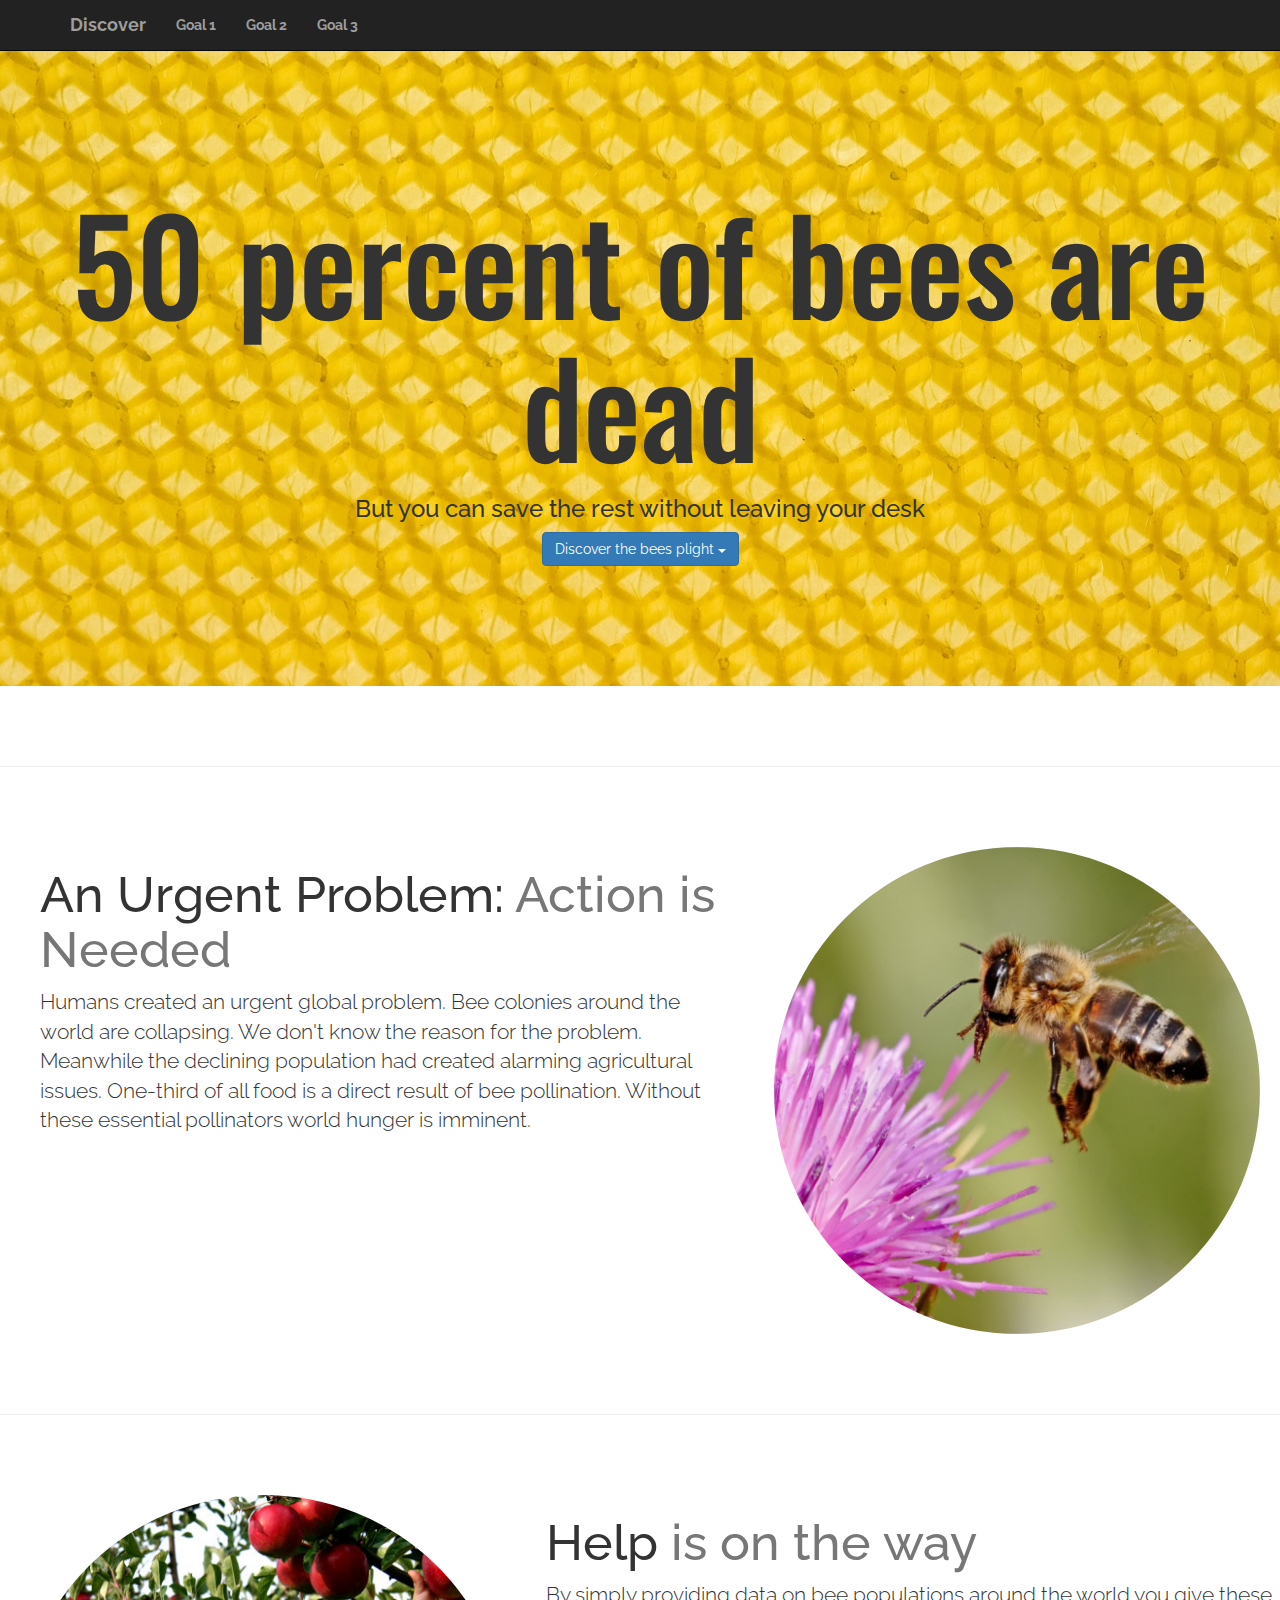
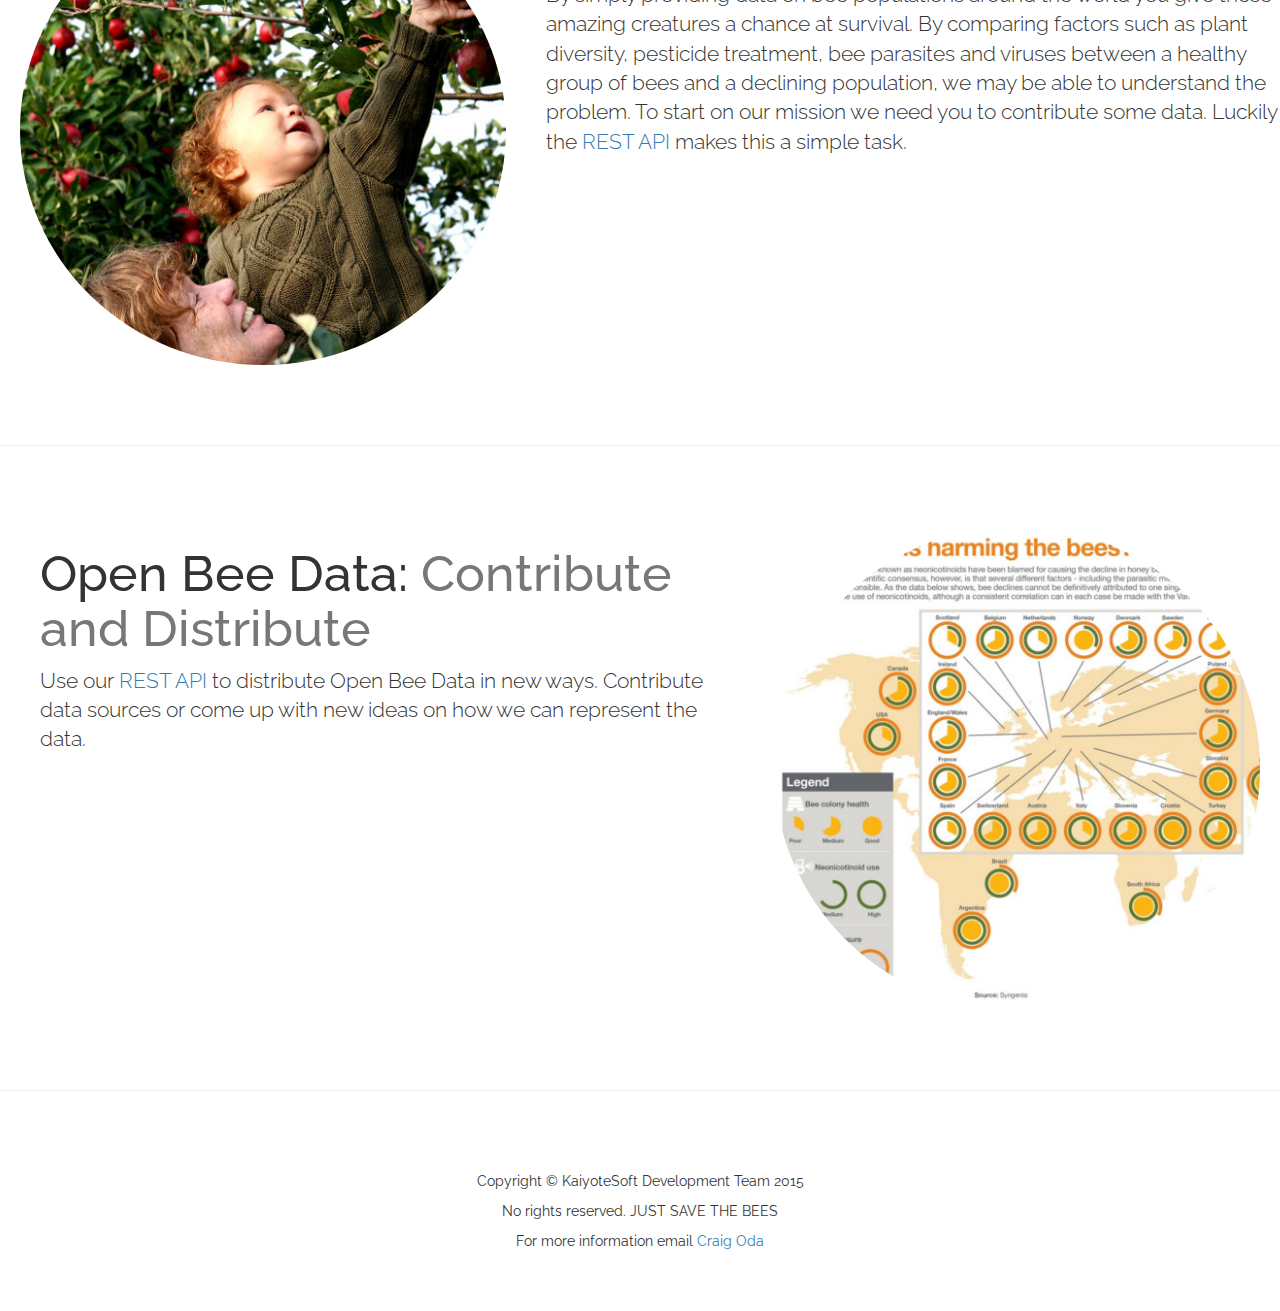
==== index.html @ adfeebb4 "Minor bug fixes" ====
<!DOCTYPE html>
<html lang="en">

<head>

    <meta charset="utf-8">
    <meta http-equiv="X-UA-Compatible" content="IE=edge">
    <meta name="viewport" content="width=device-width, initial-scale=1">
    <meta name="description" content="">
    <meta name="author" content="">

    <title>Save the Bees</title>

    <!-- Bootstrap Core CSS -->
    <!-- <link href="css/bootstrap.min.css" rel="stylesheet" -->
    <!-- <link rel="stylesheet" href="style.css"></link> -->
    
    <!-- Custom CSS -->

    <script src="https://ajax.googleapis.com/ajax/libs/jquery/1.11.3/jquery.min.js"></script>
    <script src="us_beedata.js"></script>
    <script src="parser.js"></script>

    <link href='http://fonts.googleapis.com/css?family=Oswald' rel='stylesheet' type='text/css'>
    <link href='http://fonts.googleapis.com/css?family=Raleway' rel='stylesheet' type='text/css'>
    <link rel="stylesheet" href="https://maxcdn.bootstrapcdn.com/bootstrap/3.3.5/css/bootstrap.min.css">

    <link href="css/one-page-wonder.css" rel="stylesheet">
    <link rel="stylesheet" href="style.css"></link>

    

    <!-- HTML5 Shim and Respond.js IE8 support of HTML5 elements and media queries -->
    <!-- WARNING: Respond.js doesn't work if you view the page via file:// -->
    <!--[if lt IE 9]>
        <script src="https://oss.maxcdn.com/libs/html5shiv/3.7.0/html5shiv.js"></script>
        <script src="https://oss.maxcdn.com/libs/respond.js/1.4.2/respond.min.js"></script>
    <![endif]-->

</head>

<body>
                                            
  
    <!-- Navigation -->
    <nav class="navbar navbar-inverse navbar-fixed-top" role="navigation">
        <div class="container">
            <!-- Brand and toggle get grouped for better mobile display -->
            <div class="navbar-header">
                <button type="button" class="navbar-toggle" data-toggle="collapse" data-target="#bs-example-navbar-collapse-1">
                    <span class="sr-only">Toggle navigation</span>
                    <span class="icon-bar"></span>
                    <span class="icon-bar"></span>
                    <span class="icon-bar"></span>
                </button>
                <a class="navbar-brand navText" href="#">Discover</a>
            </div>
            <!-- Collect the nav links, forms, and other content for toggling -->
            <div class="collapse navbar-collapse" id="bs-example-navbar-collapse-1">
                <ul class="nav navbar-nav">
                    <li>
                        <a href="#about" class="navText">Goal 1</a>
                    </li>
                    <li>
                        <a href="#services" class="navText">Goal 2</a>
                    </li>
                    <li>
                        <a href="#contact" class="navText">Goal 3</a>
                    </li>
                </ul>
            </div>
            <!-- /.navbar-collapse -->
        </div>
        <!-- /.container -->
    </nav>

    <!-- Full Width Image Header -->
    <header class="header-image">
        <div class="headline">
            <div class="container backHeadline">
                <h1 id="title">50 percent of bees are dead</h1>
                <h3>But you can save the rest without leaving your desk</h3>
            </div>

<!--     // this is where the dropdown menu is handled -->
        <div class="btn-group">
              <button class="btn btn-primary dropdown-toggle btn-large" type="button" data-toggle="dropdown">Discover the bees plight
              <span class="caret"></span></button>
              <ul class="dropdown-menu">
                <li class="dropdown-header">Information by state</li>
                <li><a onclick="processData('Alabama')">Alabama</a></li>
                <li><a onclick="processData('Alaska')">Alaska</a></li>
                <li><a onclick="processData('Arizona')">Arizona</a></li>
                <li><a onclick="processData('Arkansas')">Arkansas</a></li>
                <li><a onclick="processData('California')">California</a></li>
                <li><a onclick="processData('Colorodo')">Colorodo</a></li>
                <li><a onclick="processData('Connecticut')">Connecticut</a></li>
                <li><a onclick="processData('Delaware')">Delaware</a></li>
                <li><a onclick="processData('District of Columbia')">District of Columbia</a></li>
                <li><a onclick="processData('Florida')">Florida</a></li>
                <li><a onclick="processData('Georgia')">Georgia</a></li>
                <li><a onclick="processData('Hawaii')">Hawaii</a></li>
                <li><a onclick="processData('Idaho')">Idaho</a></li>
                <li><a onclick="processData('Illinois')">Illinois</a></li>
                <li><a onclick="processData('Indiana')">Indiana</a></li>
                <li><a onclick="processData('Iowa')">Iowa</a></li>
                <li><a onclick="processData('Kansas')">Kansas</a></li>
                <li><a onclick="processData('Kentucky')">Kentucky</a></li>
                <li><a onclick="processData('Louisiana')">Louisiana</a></li>
                <li><a onclick="processData('Maine')">Maine</a></li>
                <li><a onclick="processData('Maryland')">Maryland</a></li>
                <li><a onclick="processData('Massachusetts')">Massachusetts</a></li>
                <li><a onclick="processData('Michigan')">Michigan</a></li>
                <li><a onclick="processData('Minnesota')">Minnesota</a></li>
                <li><a onclick="processData('Mississippi')">Mississippi</a></li>
            </ul>
            </div>
        </div>
    </header>            

    <p id="beeTable"><p>

    <!-- Page Content -->
 
        <hr class="featurette-divider">

 

        <!-- First Featurette -->
        <div class="featurette" id="about">
            <img class="featurette-image img-circle img-responsive pull-right imageSpacingRight" src="img/Honey-Bee2.jpg">
            <span class="headerSpacing">
            <h2 class="featurette-heading headerSpacingLeft">An Urgent Problem: 
                <span class="text-muted">Action is Needed</span>
            </h2>

            <p class="lead headerSpacingLeft">Humans created an urgent global problem. Bee colonies around the world are collapsing. We don't know the reason for the problem. Meanwhile the declining population had created alarming agricultural issues. One-third of all food is a direct result of bee pollination. Without these essential pollinators world hunger is imminent.</p>
        </div>

        <hr class="featurette-divider">

        <!-- Second Featurette -->
        <div class="featurette" id="services">
            <img class="featurette-image img-circle img-responsive pull-left imageSpacingLeft" src="img/fruit.jpg">
            <span class="headerSpacing">
            <h2 class="featurette-heading">Help
            </span>
                <span class="text-muted">is on the way</span>
            </h2>
            <p class="lead">By simply providing data on bee populations around the world you give these amazing creatures a chance at survival. By comparing factors such as plant diversity, pesticide treatment, bee parasites and viruses between a healthy group of bees and a declining population, we may be able to understand the problem. To start on our mission we need you to contribute some data. Luckily the <a href="http://restlet.com/technical-resources/apispark/tutorials/create-web-api">REST API</a> makes this a simple task.</p>
        </div>

        <hr class="featurette-divider">

        <!-- Third Featurette -->
        <div class="featurette" id="contact">
            <img class="featurette-image img-circle img-responsive pull-right imageSpacingRight" src="img/restlet.jpg">
            <h2 class="featurette-heading headerSpacingLeft">Open Bee Data: 
                <span class="text-muted">Contribute and Distribute</span>
            </h2>
            <p class="lead headerSpacingLeft">Use our <a href="http://restlet.com/products/apispark/">REST API</a> to distribute Open Bee Data in new ways. Contribute data sources or come up with new ideas on how we can represent the data.</p>
        </div>

        <hr class="featurette-divider"  class="footer">

        <!-- Footer -->
        <footer>
            <div class="row" id="footer">
                <div class="col-lg-12">
                    <p>Copyright &copy; KaiyoteSoft Development Team 2015</p>
                    <p>No rights reserved. JUST SAVE THE BEES</p>
                    <p>For more information email <a href="https://www.linkedin.com/in/craigoda">Craig Oda</a>
                </div>
            </div>
        </footer>

    </div>
    <!-- /.container -->

    <!-- jQuery -->
    <script src="js/jquery.js"></script>

    <!-- Bootstrap Core JavaScript -->
    <script src="js/bootstrap.min.js"></script>

</body>

</html>
---- style.css ----
body {
	font-family: 'Raleway', sans-serif;
}

.navText {
	font-weight: bold;
}

#title {
	font-family: 'Oswald', sans-serif;
}

table, td, th {
	border: 2px solid black;
	padding: 20px;
	margin-bottom: 50px;

}

th {
	color: black;
	font-size: 150%;
	background-color: yellow;
}

img {
	height: 300px;
	width: 300px;
}

#beeTable {
	margin-left: auto;
	margin-right: auto;
	width: 800px;
}

.headerSpacingLeft {
	margin-left: 40px;
}

.imageSpacingRight {
	margin-right: 20px;
}

.imageSpacingLeft {
	margin-left: 20px;
}

img {
	width: 38%;
}

#footer {
	text-align: center;
}
---- css/one-page-wonder.css ----
/*!
 * Start Bootstrap - One Page Wonder HTML Template (http://startbootstrap.com)
 * Code licensed under the Apache License v2.0.
 * For details, see http://www.apache.org/licenses/LICENSE-2.0.
 */

body {
    margin-top: 50px; /* Required padding for .navbar-fixed-top. Remove if using .navbar-static-top. Change if height of navigation changes. */
}

.header-image {
    display: block;
    width: 100%;
    text-align: center;
    background: url('../img/honeycomb.jpg') no-repeat center center scroll;
    height: 100%;
    -webkit-background-size: cover;
    -moz-background-size: cover;
    background-size: cover;
    -o-background-size: cover;
}

.headline {
    padding: 120px 0;
}

.headline h1 {
    font-size: 130px;
    /*background: #fff;
    background: rgba(255,255,255,0.9);*/
}

.headline h2 {
    border-radius: 25px;
   /* opacity: 0.8;
    filter: alpha(opacity=40);*/
    font-size: 77px;
    /*background: #fff;
    background: rgba(255,255,255,0.9);*/
}

.featurette-divider {
    margin: 80px 0;
}

.featurette {
    overflow: hidden;
}

.featurette-image.pull-left {
    margin-right: 40px;
}

.featurette-image.pull-right {
    margin-left: 40px;
}

.featurette-heading {
    font-size: 50px;
}

footer {
    margin: 50px 0;
}

@media(max-width:1200px) {
    .headline h1 {
        font-size: 140px;
    }

    .headline h2 {
        font-size: 63px;
    }

    .featurette-divider {
        margin: 50px 0;
    }

    .featurette-image.pull-left {
        margin-right: 20px;
    }

    .featurette-image.pull-right {
        margin-left: 20px;
    }

    .featurette-heading {
        font-size: 35px;
    }
}

@media(max-width:991px) {
    .headline h1 {
        font-size: 105px;
    }

    .headline h2 {
        font-size: 50px;
    }

    .featurette-divider {
        margin: 40px 0;
    }

    .featurette-image {
    }

    .featurette-image.pull-left {
        margin-right: 10px;
    }

    .featurette-image.pull-right {
        margin-left: 10px;
    }

    .featurette-heading {
        font-size: 30px;
    }
}

@media(max-width:768px) {
    .container {
        margin: 0 15px;
    }

    .featurette-divider {
        margin: 40px 0;
    }

    .featurette-heading {
        font-size: 25px;
    }
}

@media(max-width:668px) {
    .headline h1 {
        font-size: 70px;
    }

    .headline h2 {
        font-size: 32px;
    }

    .featurette-divider {
        margin: 30px 0;
    }
}

@media(max-width:640px) {
    .headline {
        padding: 75px 0 25px 0;
    }

    .headline h1 {
        font-size: 60px;
    }

    .headline h2 {
        font-size: 30px;
    }
}

@media(max-width:375px) {
    .featurette-divider {
        margin: 10px 0;
    }

    .featurette-image {
        max-width: 100%;
    }

    .featurette-image.pull-left {
        margin-right: 0;
        margin-bottom: 10px;
    }

    .featurette-image.pull-right {
        margin-bottom: 10px;
        margin-left: 0;
    }
}
---- style.css ----
body {
	font-family: 'Raleway', sans-serif;
}

.navText {
	font-weight: bold;
}

#title {
	font-family: 'Oswald', sans-serif;
}

table, td, th {
	border: 2px solid black;
	padding: 20px;
	margin-bottom: 50px;

}

th {
	color: black;
	font-size: 150%;
	background-color: yellow;
}

img {
	height: 300px;
	width: 300px;
}

#beeTable {
	margin-left: auto;
	margin-right: auto;
	width: 800px;
}

.headerSpacingLeft {
	margin-left: 40px;
}

.imageSpacingRight {
	margin-right: 20px;
}

.imageSpacingLeft {
	margin-left: 20px;
}

img {
	width: 38%;
}

#footer {
	text-align: center;
}
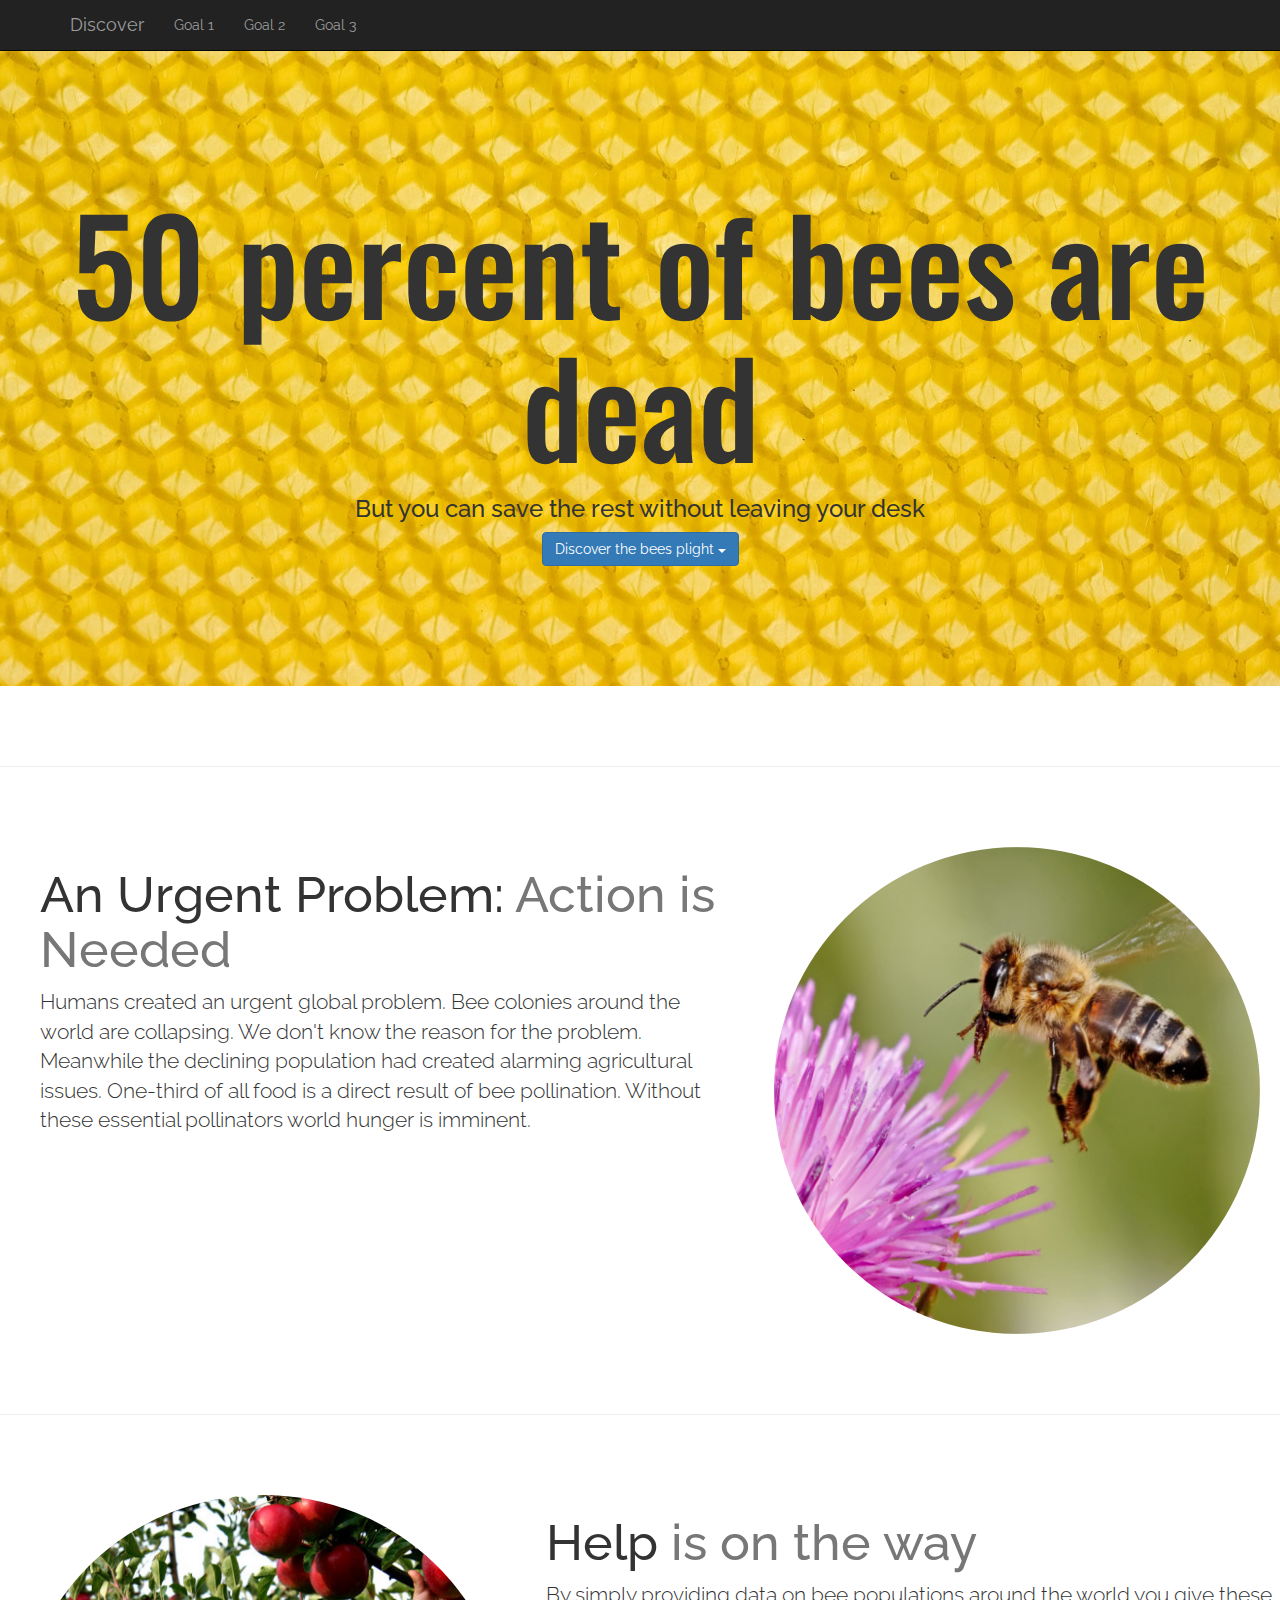
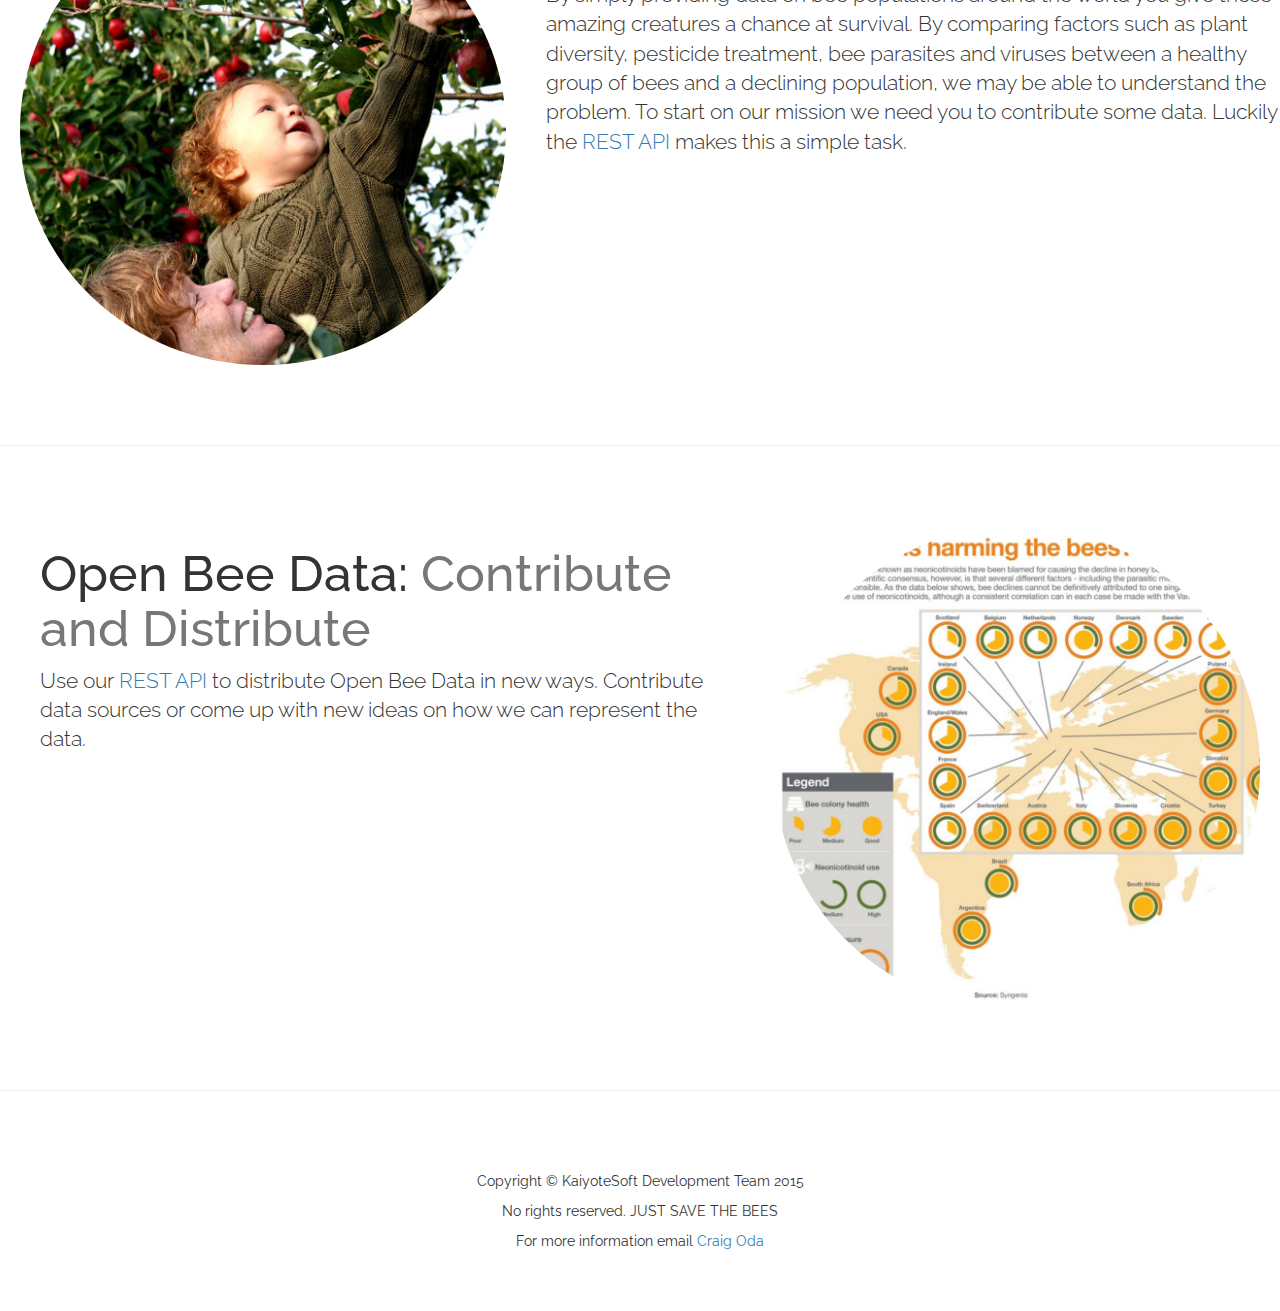
==== commit ff346aba: "bug fixes" ====
--- a/index.html
+++ b/index.html
@@ -53,19 +53,19 @@
                     <span class="icon-bar"></span>
                     <span class="icon-bar"></span>
                 </button>
-                <a class="navbar-brand navText" href="#">Discover</a>
+                <a class="navbar-brand" href="#">Discover</a>
             </div>
             <!-- Collect the nav links, forms, and other content for toggling -->
             <div class="collapse navbar-collapse" id="bs-example-navbar-collapse-1">
                 <ul class="nav navbar-nav">
                     <li>
-                        <a href="#about" class="navText">Goal 1</a>
+                        <a href="#about">Goal 1</a>
                     </li>
                     <li>
-                        <a href="#services" class="navText">Goal 2</a>
+                        <a href="#services">Goal 2</a>
                     </li>
                     <li>
-                        <a href="#contact" class="navText">Goal 3</a>
+                        <a href="#contact">Goal 3</a>
                     </li>
                 </ul>
             </div>
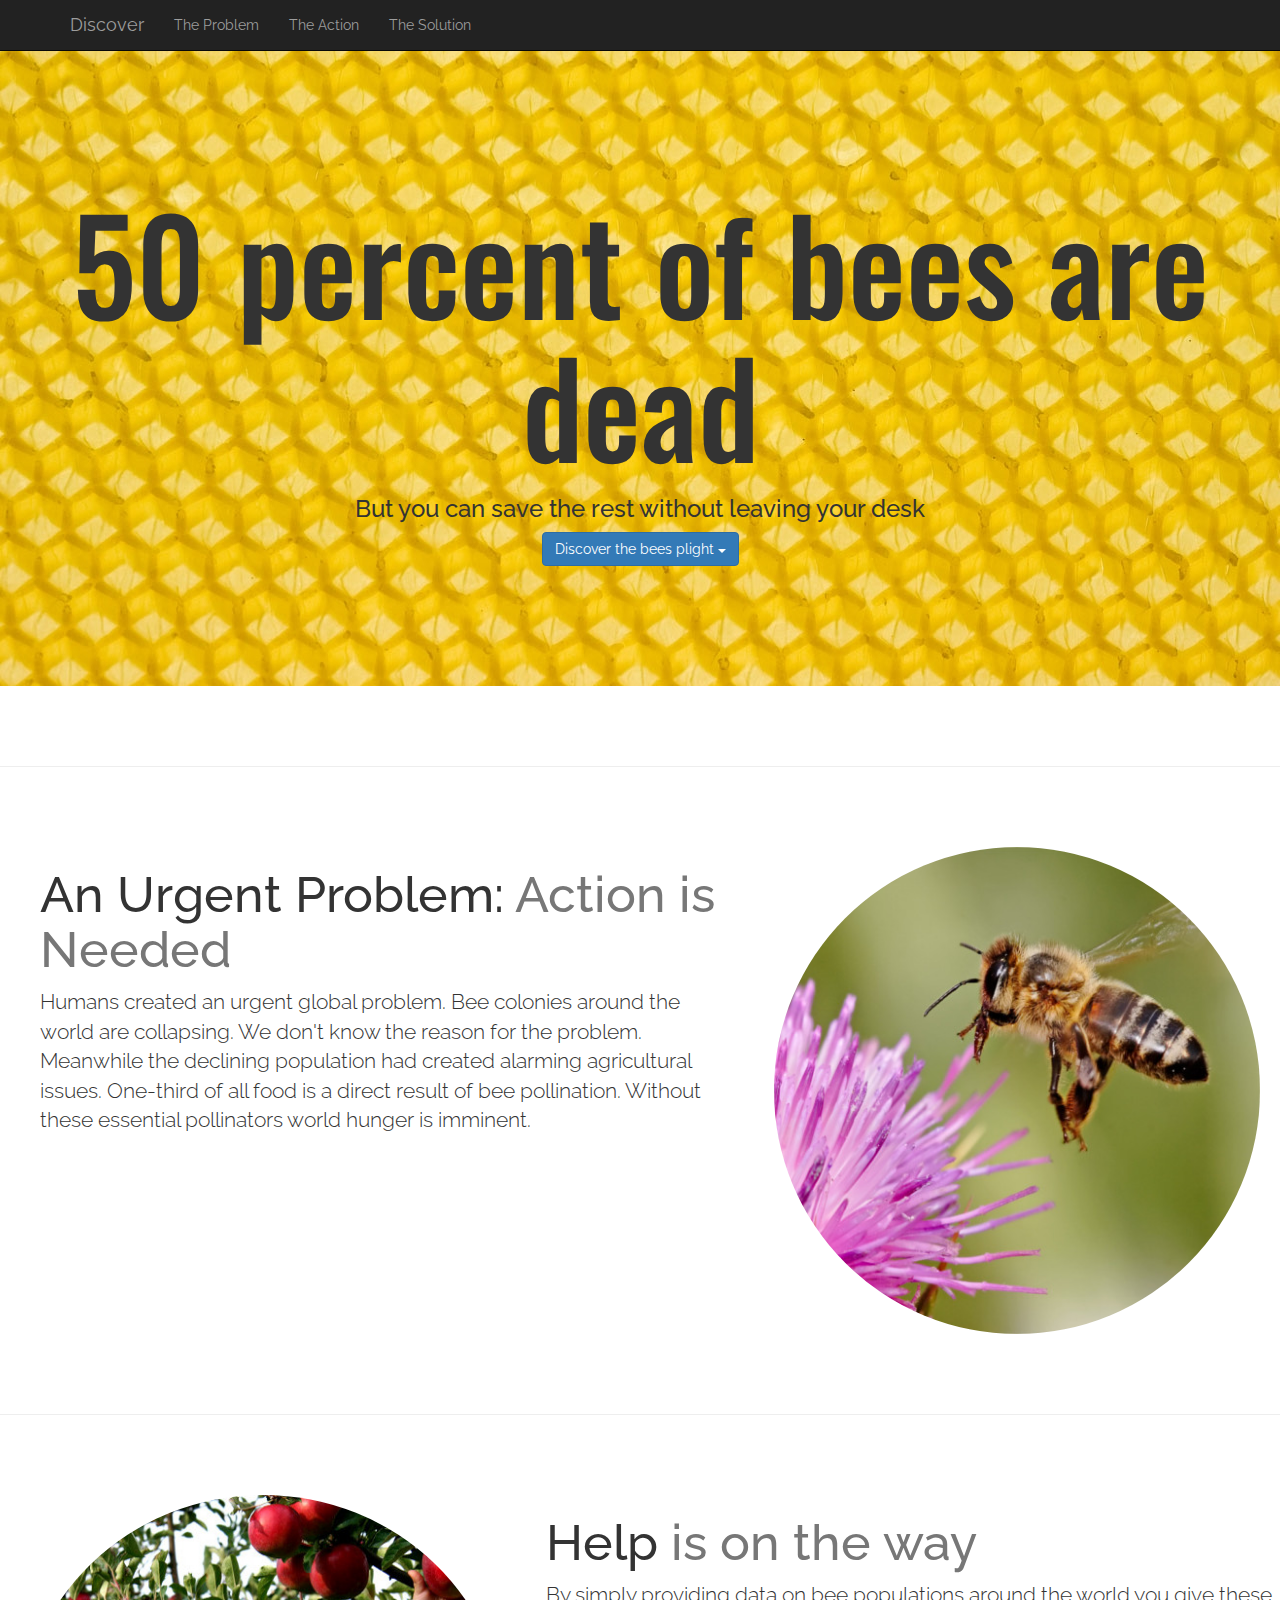
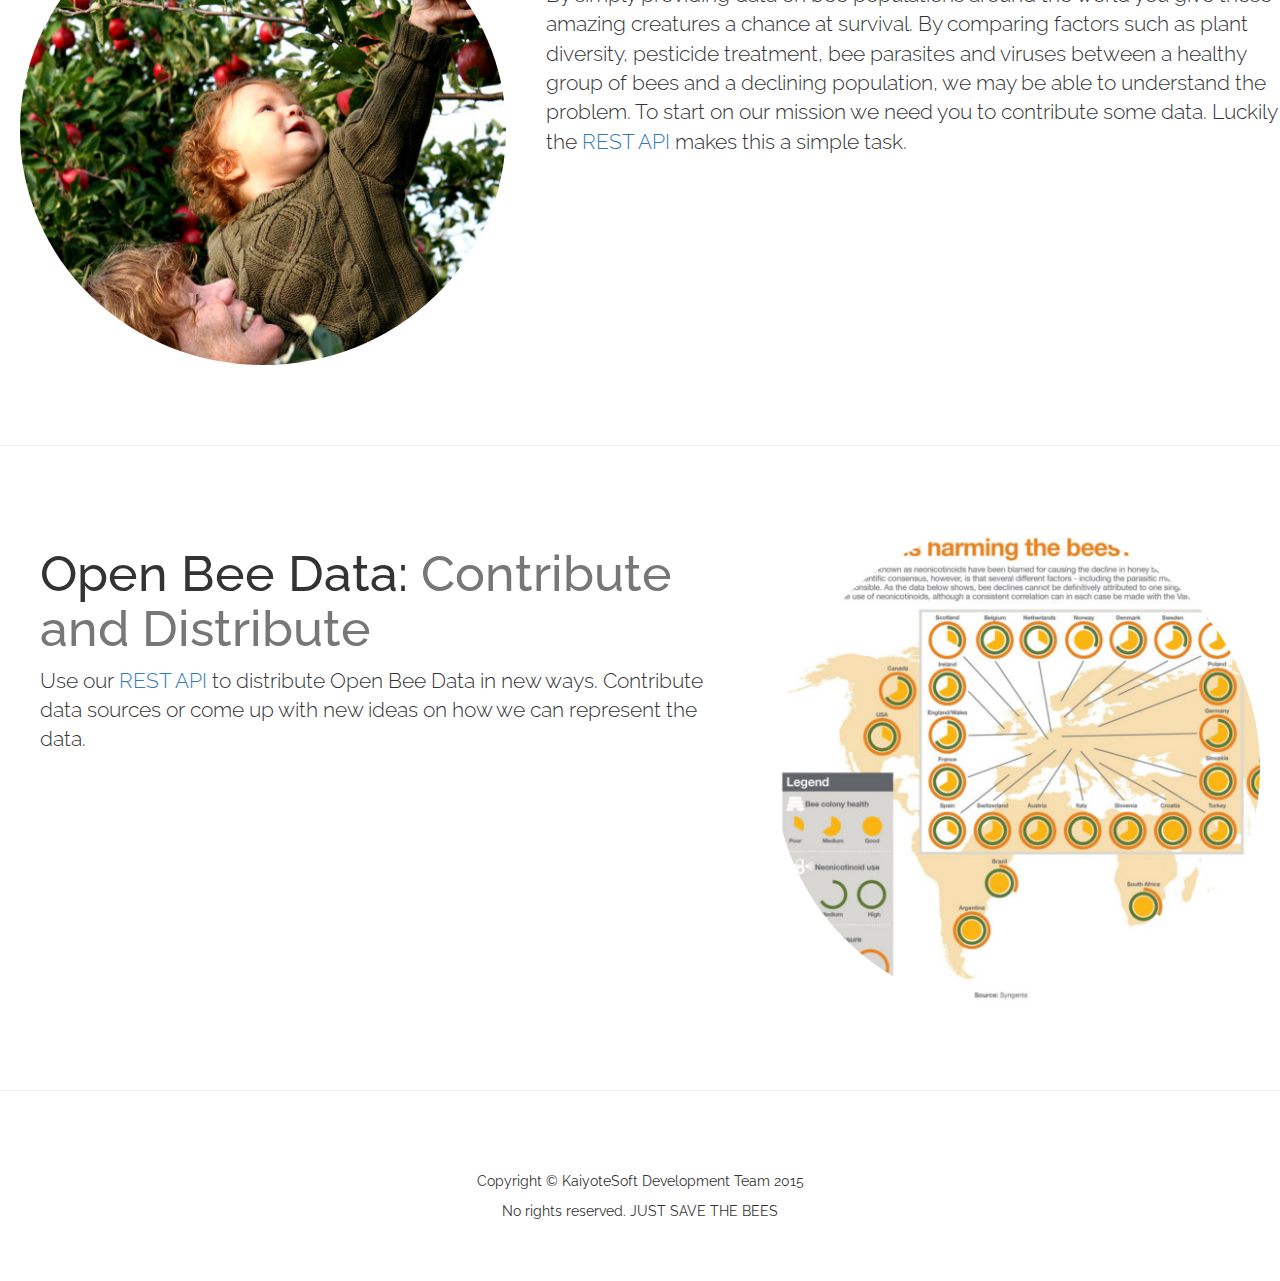
==== commit 75ea5aa0: "Updated index" ====
--- a/index.html
+++ b/index.html
@@ -59,13 +59,13 @@
             <div class="collapse navbar-collapse" id="bs-example-navbar-collapse-1">
                 <ul class="nav navbar-nav">
                     <li>
-                        <a href="#about">Goal 1</a>
+                        <a href="#about">The Problem</a>
                     </li>
                     <li>
-                        <a href="#services">Goal 2</a>
+                        <a href="#services">The Action</a>
                     </li>
                     <li>
-                        <a href="#contact">Goal 3</a>
+                        <a href="#contact">The Solution</a>
                     </li>
                 </ul>
             </div>
@@ -169,7 +169,6 @@
                 <div class="col-lg-12">
                     <p>Copyright &copy; KaiyoteSoft Development Team 2015</p>
                     <p>No rights reserved. JUST SAVE THE BEES</p>
-                    <p>For more information email <a href="https://www.linkedin.com/in/craigoda">Craig Oda</a>
                 </div>
             </div>
         </footer>
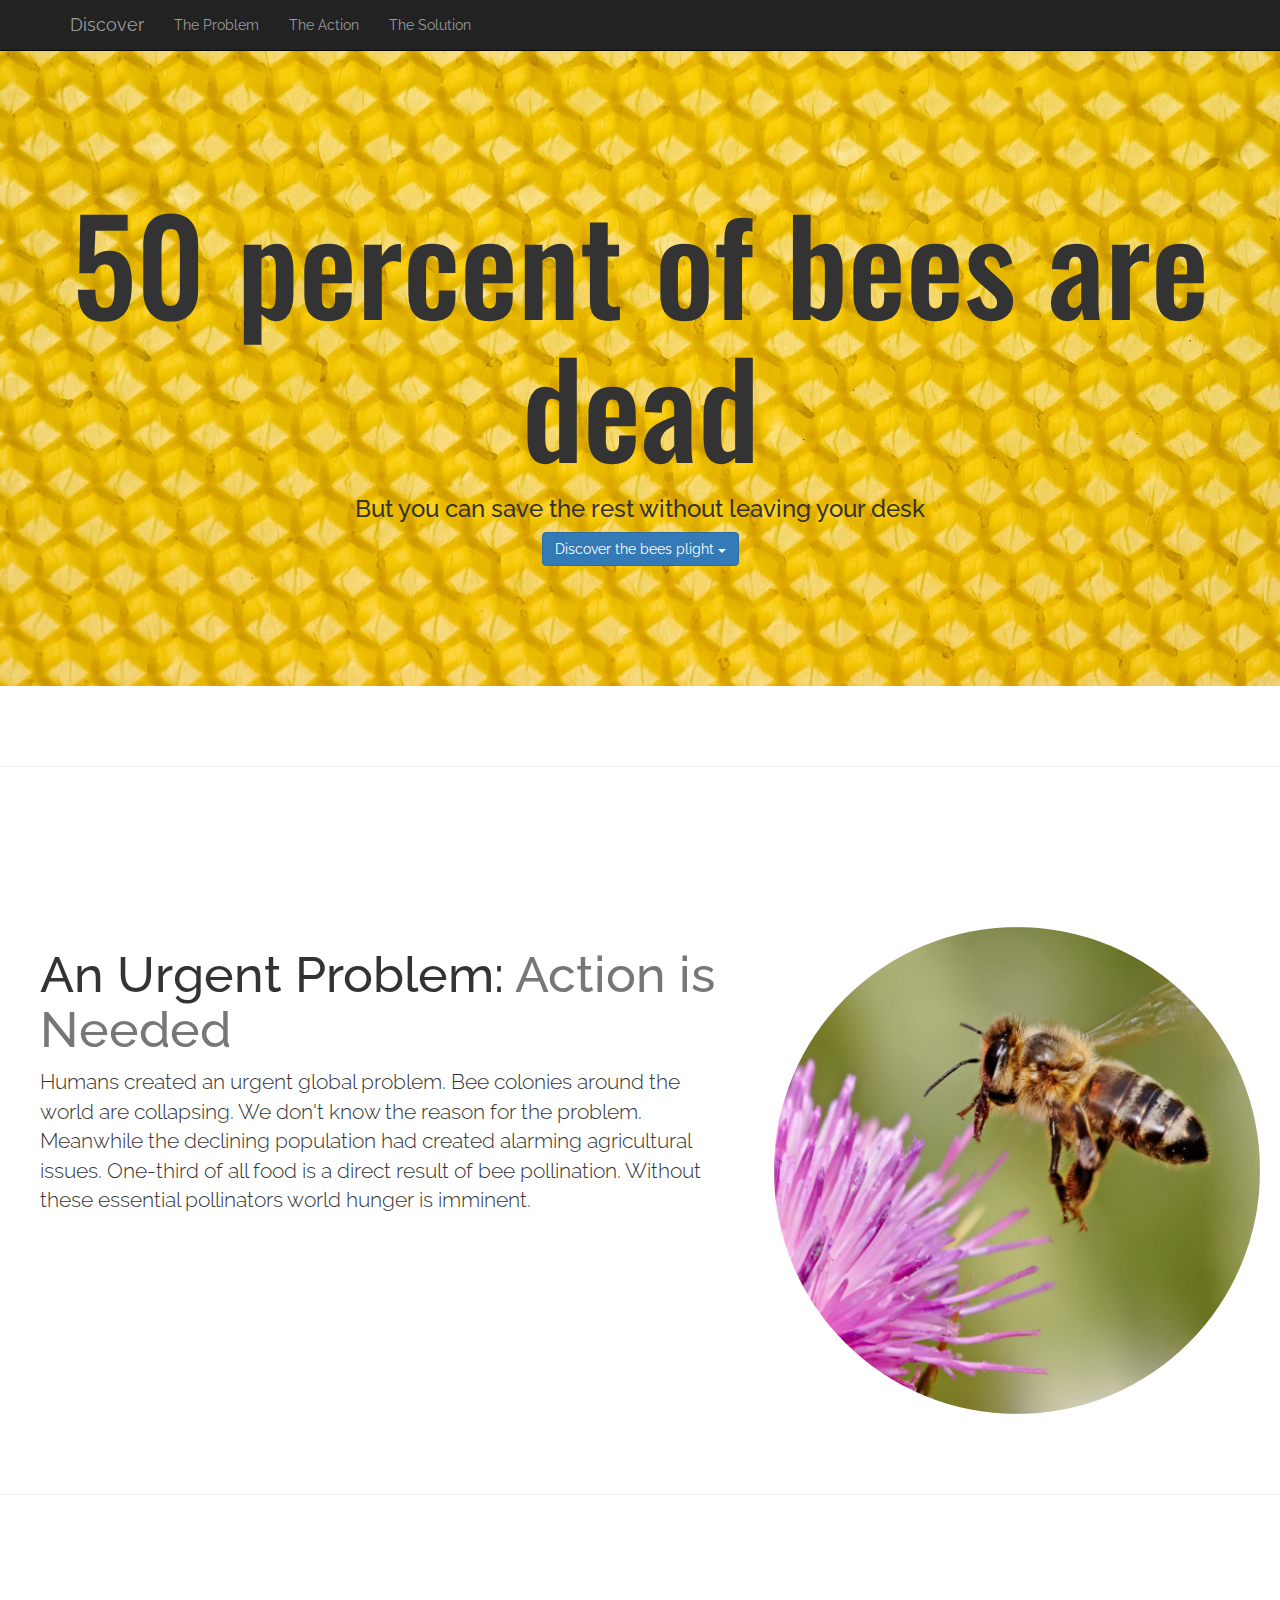
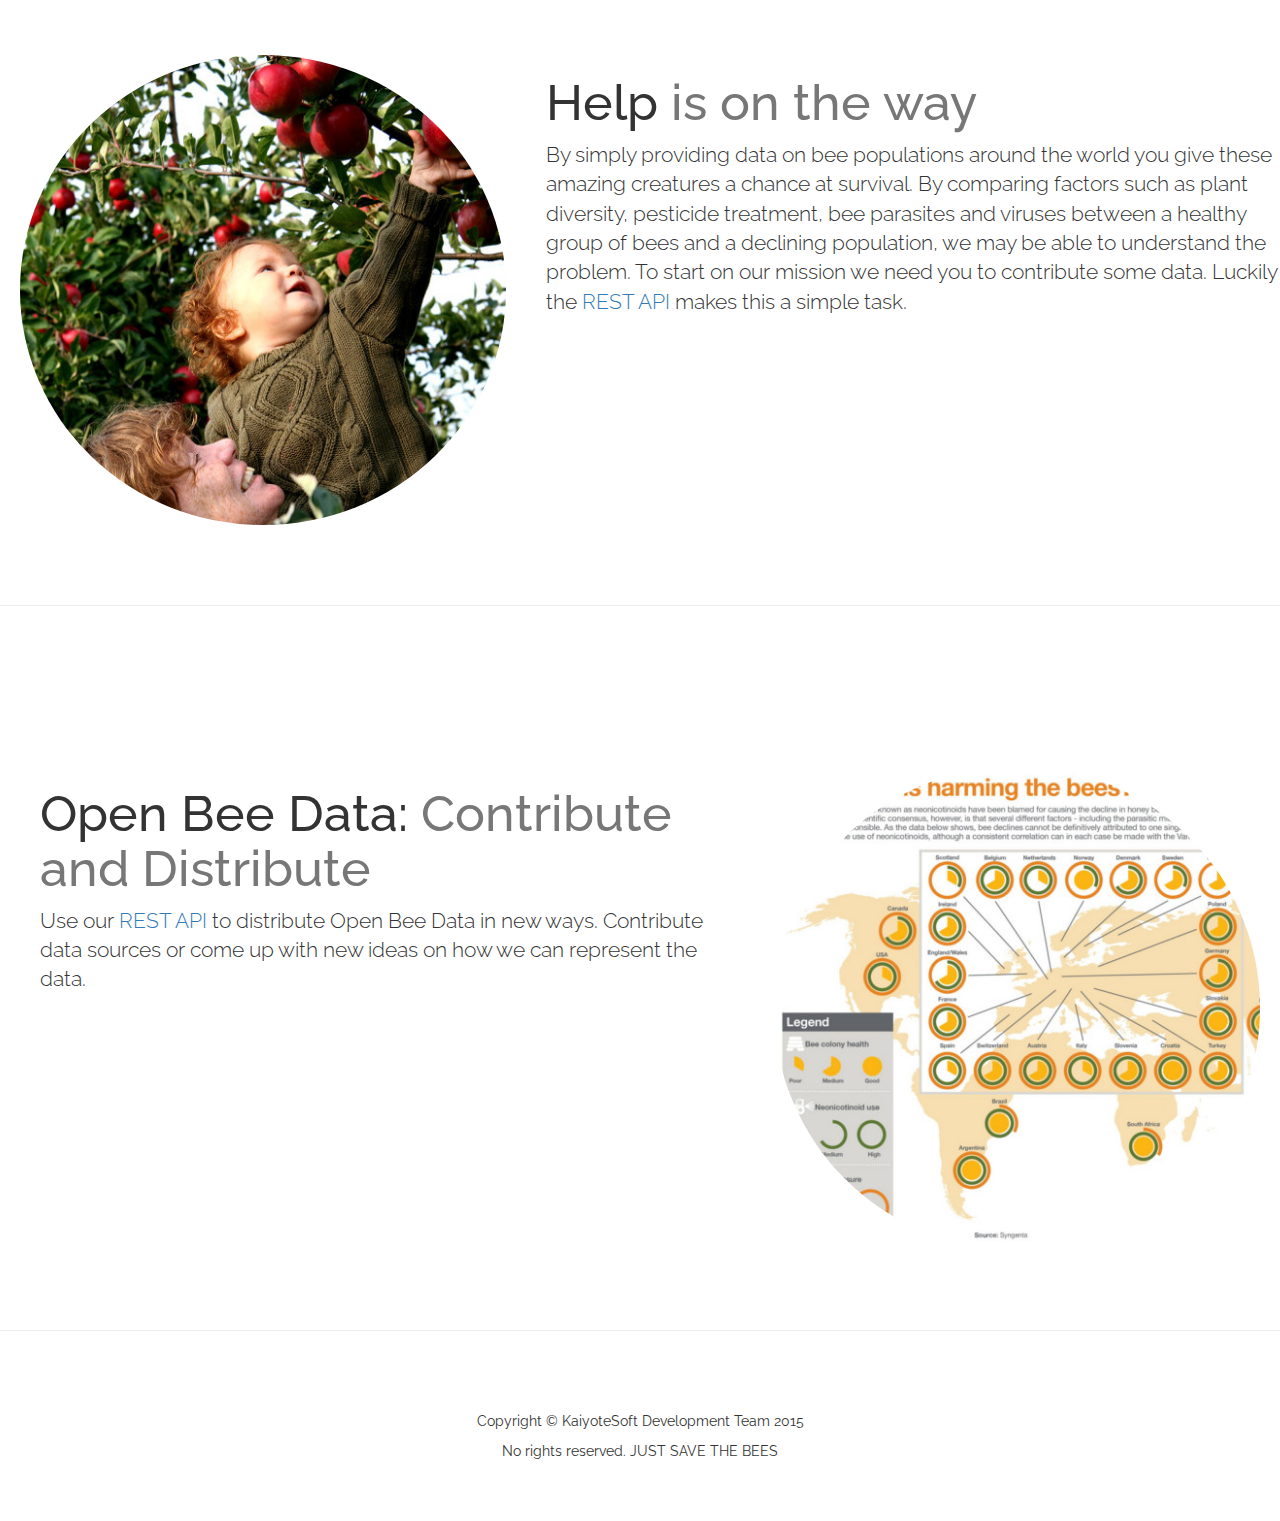
==== commit 195e0770: "Fixed navbar navigation" ====
--- a/index.html
+++ b/index.html
@@ -93,7 +93,7 @@
                 <li><a onclick="processData('Arizona')">Arizona</a></li>
                 <li><a onclick="processData('Arkansas')">Arkansas</a></li>
                 <li><a onclick="processData('California')">California</a></li>
-                <li><a onclick="processData('Colorodo')">Colorodo</a></li>
+                <li><a onclick="processData('Colorado')">Colorado</a></li>
                 <li><a onclick="processData('Connecticut')">Connecticut</a></li>
                 <li><a onclick="processData('Delaware')">Delaware</a></li>
                 <li><a onclick="processData('District of Columbia')">District of Columbia</a></li>
@@ -124,10 +124,13 @@
  
         <hr class="featurette-divider">
 
- 
 
         <!-- First Featurette -->
         <div class="featurette" id="about">
+        <br>
+        <br>
+        <br>
+        <br>
             <img class="featurette-image img-circle img-responsive pull-right imageSpacingRight" src="img/Honey-Bee2.jpg">
             <span class="headerSpacing">
             <h2 class="featurette-heading headerSpacingLeft">An Urgent Problem: 
@@ -141,6 +144,10 @@
 
         <!-- Second Featurette -->
         <div class="featurette" id="services">
+        <br>
+        <br>
+        <br>
+        <br>
             <img class="featurette-image img-circle img-responsive pull-left imageSpacingLeft" src="img/fruit.jpg">
             <span class="headerSpacing">
             <h2 class="featurette-heading">Help
@@ -154,6 +161,10 @@
 
         <!-- Third Featurette -->
         <div class="featurette" id="contact">
+        <br>
+        <br>
+        <br>
+        <br>
             <img class="featurette-image img-circle img-responsive pull-right imageSpacingRight" src="img/restlet.jpg">
             <h2 class="featurette-heading headerSpacingLeft">Open Bee Data: 
                 <span class="text-muted">Contribute and Distribute</span>
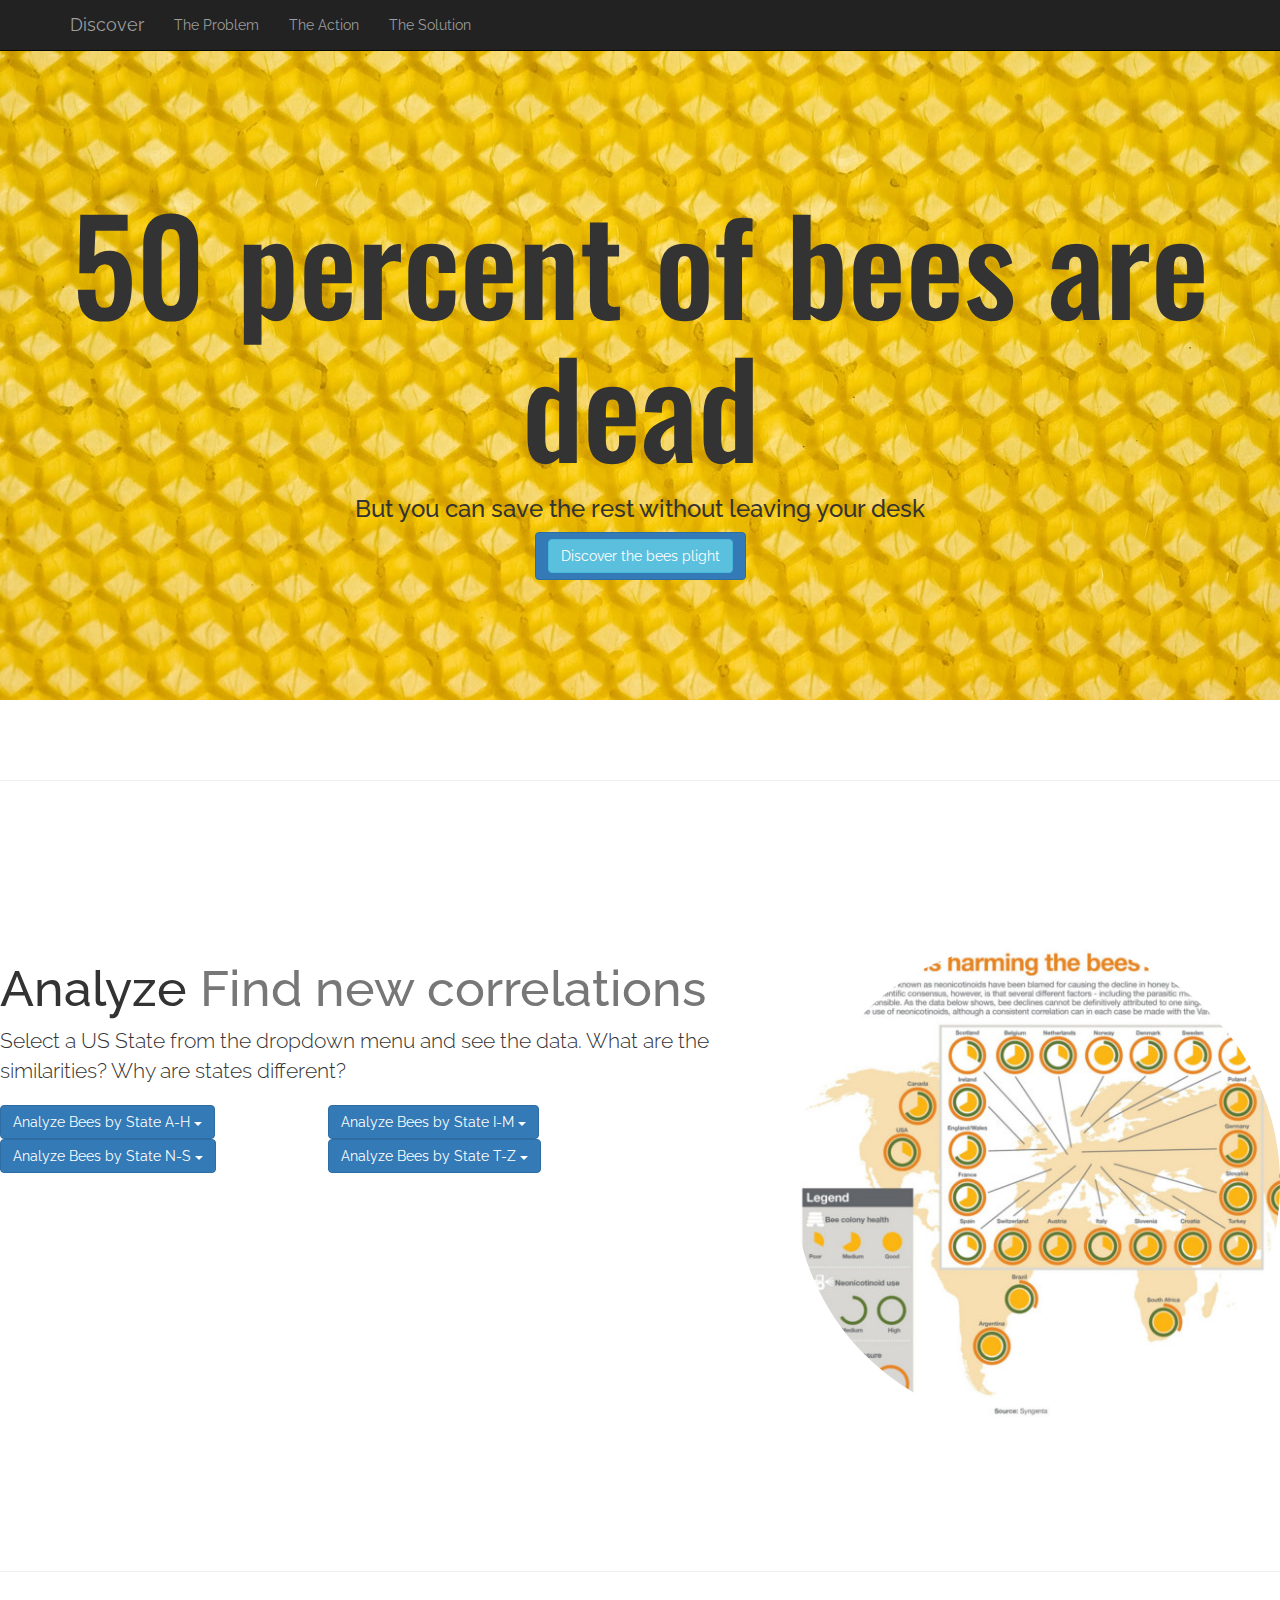
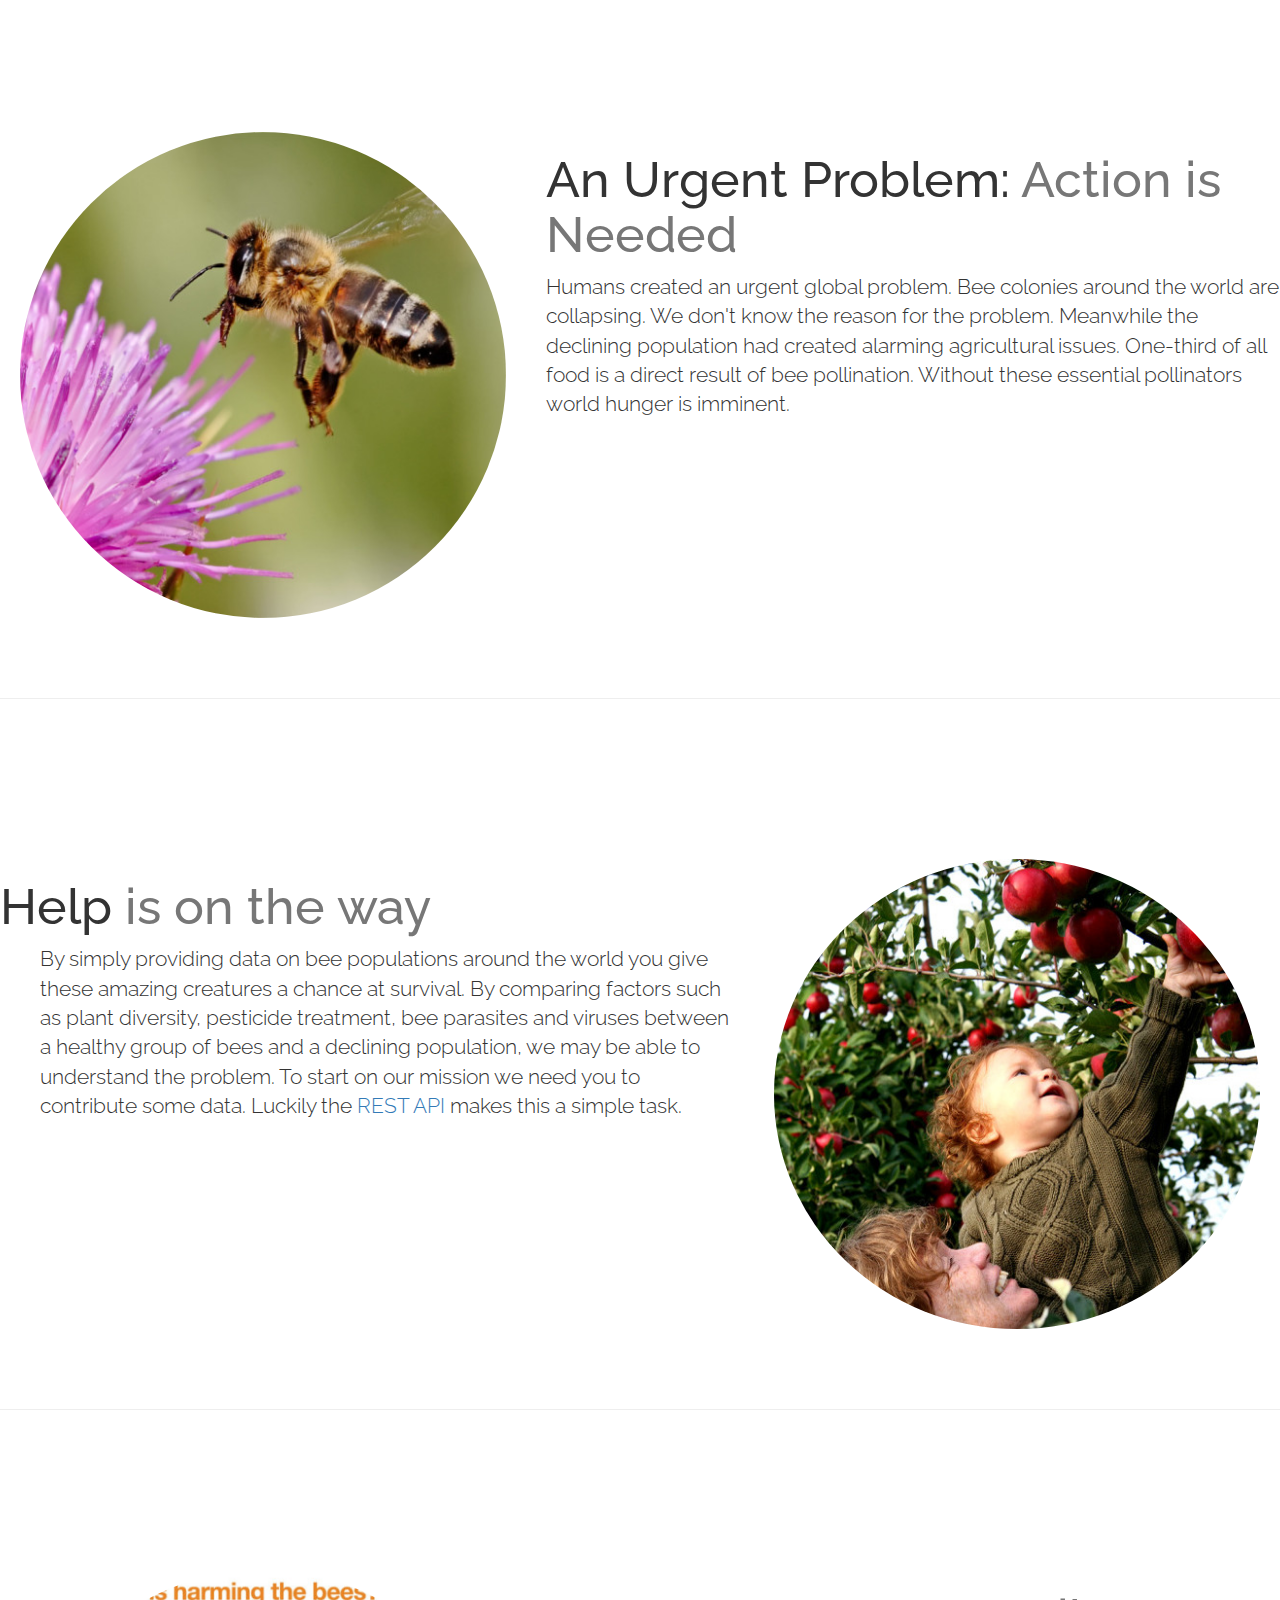
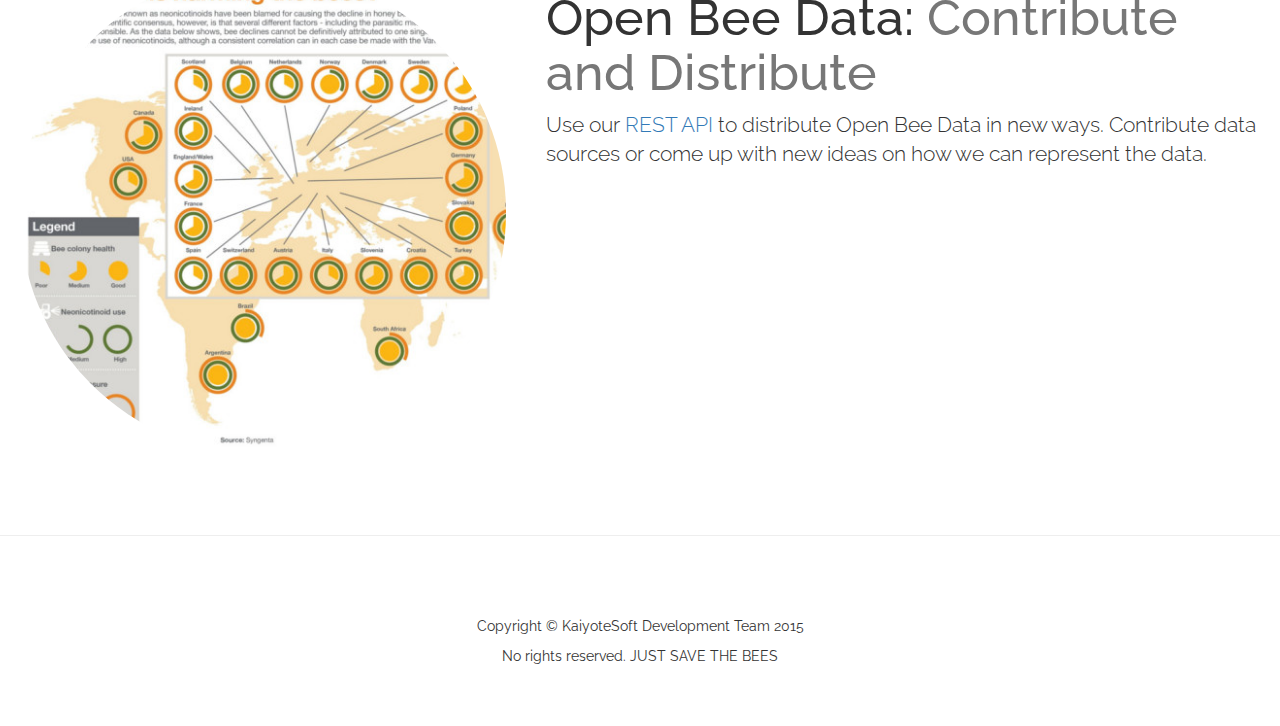
==== commit d8ddfbc5: "Added all 50 states and added a featurette for the data table" ====
--- a/index.html
+++ b/index.html
@@ -23,7 +23,7 @@
 
     <link href='http://fonts.googleapis.com/css?family=Oswald' rel='stylesheet' type='text/css'>
     <link href='http://fonts.googleapis.com/css?family=Raleway' rel='stylesheet' type='text/css'>
-    <link rel="stylesheet" href="https://maxcdn.bootstrapcdn.com/bootstrap/3.3.5/css/bootstrap.min.css">
+    <link href="css/bootstrap.min.css" rel="stylesheet">
 
     <link href="css/one-page-wonder.css" rel="stylesheet">
     <link rel="stylesheet" href="style.css"></link>
@@ -82,94 +82,179 @@
                 <h3>But you can save the rest without leaving your desk</h3>
             </div>
 
-<!--     // this is where the dropdown menu is handled -->
-        <div class="btn-group">
-              <button class="btn btn-primary dropdown-toggle btn-large" type="button" data-toggle="dropdown">Discover the bees plight
-              <span class="caret"></span></button>
-              <ul class="dropdown-menu">
-                <li class="dropdown-header">Information by state</li>
-                <li><a onclick="processData('Alabama')">Alabama</a></li>
-                <li><a onclick="processData('Alaska')">Alaska</a></li>
-                <li><a onclick="processData('Arizona')">Arizona</a></li>
-                <li><a onclick="processData('Arkansas')">Arkansas</a></li>
-                <li><a onclick="processData('California')">California</a></li>
-                <li><a onclick="processData('Colorado')">Colorado</a></li>
-                <li><a onclick="processData('Connecticut')">Connecticut</a></li>
-                <li><a onclick="processData('Delaware')">Delaware</a></li>
-                <li><a onclick="processData('District of Columbia')">District of Columbia</a></li>
-                <li><a onclick="processData('Florida')">Florida</a></li>
-                <li><a onclick="processData('Georgia')">Georgia</a></li>
-                <li><a onclick="processData('Hawaii')">Hawaii</a></li>
-                <li><a onclick="processData('Idaho')">Idaho</a></li>
-                <li><a onclick="processData('Illinois')">Illinois</a></li>
-                <li><a onclick="processData('Indiana')">Indiana</a></li>
-                <li><a onclick="processData('Iowa')">Iowa</a></li>
-                <li><a onclick="processData('Kansas')">Kansas</a></li>
-                <li><a onclick="processData('Kentucky')">Kentucky</a></li>
-                <li><a onclick="processData('Louisiana')">Louisiana</a></li>
-                <li><a onclick="processData('Maine')">Maine</a></li>
-                <li><a onclick="processData('Maryland')">Maryland</a></li>
-                <li><a onclick="processData('Massachusetts')">Massachusetts</a></li>
-                <li><a onclick="processData('Michigan')">Michigan</a></li>
-                <li><a onclick="processData('Minnesota')">Minnesota</a></li>
-                <li><a onclick="processData('Mississippi')">Mississippi</a></li>
-            </ul>
-            </div>
+
+        <button type="button" class="btn btn-large btn-primary">
+        <a class="btn btn-large btn-info" href='#table'>Discover the bees plight</a>
+        </button>
+
         </div>
     </header>            
 
-    <p id="beeTable"><p>
+
+<!-- This is where the content for the data table goes -->
+     <hr class="featurette-divider">
+
+ <div class="featurette" id="table">
+               </br>
+            </br>
+            </br>
+            </br>
+            <img class="featurette-image img-circle img-responsive pull-right" src="img/bee_decline.jpg">
+            <h2 class="featurette-heading">Analyze
+                <span class="text-muted">Find new correlations</span>
+            </h2>
+            <p class="lead">Select a US State from the dropdown menu and see the data.  What are the similarities?  Why are states different?</p>
+            <div class='row'>
+                <div class='col-md-3'>
+                    <div class="dropdown" >
+                        <button class="btn btn-primary dropdown-toggle" type="button" id="menu1" data-toggle="dropdown">
+                         Analyze Bees by State A-H
+                         <span class="caret"></span></button>
+                            <ul class="dropdown-menu" role="menu" aria-labelledby="menu1">
+                                <li role="presentation"><a role="menuitem" tabindex="-1" onClick="processData('Alabama')">Alabama</a></li>
+                                <li role="presentation"><a role="menuitem" tabindex="-1" onClick="processData('Alaska')">Alaska</a></li>
+                                <li role="presentation"><a role="menuitem" tabindex="-1" onClick="processData('Arizona')">Arizona</a></li>
+                                <li role="presentation"><a role="menuitem" tabindex="-1" onClick="processData('Arkansas')">Arkansas</a></li>                  
+                                <li role="presentation"><a role="menuitem" tabindex="-1" onClick="processData('California')">California</a></li>
+                                <li role="presentation"><a role="menuitem" tabindex="-1" onClick="processData('Colorado')">Colorado</a></li>
+                                <li role="presentation"><a role="menuitem" tabindex="-1" onClick="processData('Connecticut')">Connecticut</a></li>
+                                <li role="presentation"><a role="menuitem" tabindex="-1" onClick="processData('Delaware')">Delaware</a></li>
+                                <li role="presentation"><a role="menuitem" tabindex="-1" onClick="processData('District_of_Columbia')">District of Columbia</a></li>
+                                <li role="presentation"><a role="menuitem" tabindex="-1" onClick="processData('Florida')">Florida</a></li>
+                                <li role="presentation"><a role="menuitem" tabindex="-1" onClick="processData('Georgia')">Georgia</a></li>
+                                <li role="presentation"><a role="menuitem" tabindex="-1" onClick="processData('Hawaii')">Hawaii</a></li>
+                                <li role="presentation"><a role="menuitem" tabindex="-1" onClick="processData('Idaho')">Idaho</a></li>
+                            </ul>
+                    </div>
+                </div>
+        <div class='col-md-3'>
+            <div class="dropdown" >
+                <button class="btn btn-primary dropdown-toggle" type="button" id="menu1" data-toggle="dropdown">
+                    Analyze Bees by State I-M
+                    <span class="caret"></span></button>
+                         <ul class="dropdown-menu" role="menu" aria-labelledby="menu1">
+                            <li role="presentation"><a role="menuitem" tabindex="-1" onClick="processData('Illinois')">Illinois</a></li>
+                            <li role="presentation"><a role="menuitem" tabindex="-1" onClick="processData('Indiana')">Indiana</a></li>
+                            <li role="presentation"><a role="menuitem" tabindex="-1" onClick="processData('Iowa')">Iowa</a></li>
+                            <li role="presentation"><a role="menuitem" tabindex="-1" onClick="processData('Kansas')">Kansas</a></li>
+                            <li role="presentation"><a role="menuitem" tabindex="-1" onClick="processData('Kentucky')">Kentucky</a></li>
+                            <li role="presentation"><a role="menuitem" tabindex="-1" onClick="processData('Louisiana')">Louisiana</a></li>
+                            <li role="presentation"><a role="menuitem" tabindex="-1" onClick="processData('Maine')">Maine</a></li>
+                            <li role="presentation"><a role="menuitem" tabindex="-1" onClick="processData('Maryland')">Maryland</a></li>
+                            <li role="presentation"><a role="menuitem" tabindex="-1" onClick="processData('Massachusetts')">Massachusetts</a></li>
+                            <li role="presentation"><a role="menuitem" tabindex="-1" onClick="processData('Michigan')">Michigan</a></li>
+                            <li role="presentation"><a role="menuitem" tabindex="-1" onClick="processData('Minnesota')">Minnesota</a></li>
+                          
+                         </ul>
+            </div>
+        </div>
+           <div class='col-md-3'>
+            <div class="dropdown" >
+                <button class="btn btn-primary dropdown-toggle" type="button" id="menu1" data-toggle="dropdown">
+                    Analyze Bees by State N-S
+                    <span class="caret"></span></button>
+                         <ul class="dropdown-menu" role="menu" aria-labelledby="menu1">
+                            <li role="presentation"><a role="menuitem" tabindex="-1" onClick="processData('Mississippi')">Mississippi</a></li>
+                            <li role="presentation"><a role="menuitem" tabindex="-1" onClick="processData('Missouri')">Missouri</a></li>
+                            <li role="presentation"><a role="menuitem" tabindex="-1" onClick="processData('Montana')">Montana</a></li>
+                            <li role="presentation"><a role="menuitem" tabindex="-1" onClick="processData('Nebraska')">Nebraska</a></li>
+                            <li role="presentation"><a role="menuitem" tabindex="-1" onClick="processData('Nevada')">Nevada</a></li>
+                            <li role="presentation"><a role="menuitem" tabindex="-1" onClick="processData('New_Hampshire')">New Hampshire</a></li>
+                            <li role="presentation"><a role="menuitem" tabindex="-1" onClick="processData('New_Jersey')">New Jersey</a></li>
+                            <li role="presentation"><a role="menuitem" tabindex="-1" onClick="processData('New_Mexico')">New Mexico</a></li>
+                            <li role="presentation"><a role="menuitem" tabindex="-1" onClick="processData('New_York')">New York</a></li>
+                            <li role="presentation"><a role="menuitem" tabindex="-1" onClick="processData('North_Carolina')">North Carolina</a></li>
+                            <li role="presentation"><a role="menuitem" tabindex="-1" onClick="processData('North_Dakota')">North Dakota</a></li>
+                            <li role="presentation"><a role="menuitem" tabindex="-1" onClick="processData('Ohio')">Ohio</a></li>
+                            <li role="presentation"><a role="menuitem" tabindex="-1" onClick="processData('Oklahoma')">Oklahoma</a></li>
+                            <li role="presentation"><a role="menuitem" tabindex="-1" onClick="processData('Oregon')">Oregon</a></li>
+                            <li role="presentation"><a role="menuitem" tabindex="-1" onClick="processData('Pennsylvania')">Pennsylvania</a></li>
+                            <!-- <li role="presentation"><a role="menuitem" tabindex="-1" onClick="processData('Puerto Rico')">Puerto Rico</a></li> -->
+                            
+                         </ul>
+            </div>
+        </div>
+           
+
+        <div class='col-md-3'>
+            <div class="dropdown" >
+                <button class="btn btn-primary dropdown-toggle" type="button" id="menu1" data-toggle="dropdown">
+                    Analyze Bees by State T-Z
+                    <span class="caret"></span></button>
+                         <ul class="dropdown-menu" role="menu" aria-labelledby="menu1">
+                            <li role="presentation"><a role="menuitem" tabindex="-1" onClick="processData('Rhode_Island')">Rhode Island</a></li>
+                            <li role="presentation"><a role="menuitem" tabindex="-1" onClick="processData('South_Carolina')">South Carolina</a></li>
+                            <li role="presentation"><a role="menuitem" tabindex="-1" onClick="processData('South_Dakota')">South Dakota</a></li>
+                            <li role="presentation"><a role="menuitem" tabindex="-1" onClick="processData('Tennessee')">Tennessee</a></li>
+                            <li role="presentation"><a role="menuitem" tabindex="-1" onClick="processData('Texas')">Texas</a></li>
+                            <li role="presentation"><a role="menuitem" tabindex="-1" onClick="processData('Utah')">Utah</a></li>
+                            <li role="presentation"><a role="menuitem" tabindex="-1" onClick="processData('Vermont')">Vermont</a></li>
+                            <li role="presentation"><a role="menuitem" tabindex="-1" onClick="processData('Virginia')">Virginia</a></li>
+                            <li role="presentation"><a role="menuitem" tabindex="-1" onClick="processData('Washington')">Washington</a></li>
+                            <li role="presentation"><a role="menuitem" tabindex="-1" onClick="processData('West_Virginia')">West Virginia</a></li>
+                            <li role="presentation"><a role="menuitem" tabindex="-1" onClick="processData('Wisconsin')">Wisconsin</a></li>
+                            <li role="presentation"><a role="menuitem" tabindex="-1" onClick="processData('Wyoming')">Wyoming</a></li>
+                         </ul>
+            </div>
+        </div>   
+           
+
+    </div>            
+        <p id="beeTable"></p>
+  </div>
 
     <!-- Page Content -->
- 
+        <br>
+        <br>
+        <br>
         <hr class="featurette-divider">
 
 
-        <!-- First Featurette -->
+        <!-- Second Featurette -->
         <div class="featurette" id="about">
         <br>
         <br>
         <br>
         <br>
-            <img class="featurette-image img-circle img-responsive pull-right imageSpacingRight" src="img/Honey-Bee2.jpg">
+            <img class="featurette-image img-circle img-responsive pull-left imageSpacingLeft" src="img/Honey-Bee2.jpg">
             <span class="headerSpacing">
             <h2 class="featurette-heading headerSpacingLeft">An Urgent Problem: 
                 <span class="text-muted">Action is Needed</span>
             </h2>
 
-            <p class="lead headerSpacingLeft">Humans created an urgent global problem. Bee colonies around the world are collapsing. We don't know the reason for the problem. Meanwhile the declining population had created alarming agricultural issues. One-third of all food is a direct result of bee pollination. Without these essential pollinators world hunger is imminent.</p>
+            <p class="lead">Humans created an urgent global problem. Bee colonies around the world are collapsing. We don't know the reason for the problem. Meanwhile the declining population had created alarming agricultural issues. One-third of all food is a direct result of bee pollination. Without these essential pollinators world hunger is imminent.</p>
         </div>
 
         <hr class="featurette-divider">
 
-        <!-- Second Featurette -->
+        <!-- Third Featurette -->
         <div class="featurette" id="services">
         <br>
         <br>
         <br>
         <br>
-            <img class="featurette-image img-circle img-responsive pull-left imageSpacingLeft" src="img/fruit.jpg">
+            <img class="featurette-image img-circle img-responsive pull-right imageSpacingRight" src="img/fruit.jpg">
             <span class="headerSpacing">
             <h2 class="featurette-heading">Help
             </span>
                 <span class="text-muted">is on the way</span>
             </h2>
-            <p class="lead">By simply providing data on bee populations around the world you give these amazing creatures a chance at survival. By comparing factors such as plant diversity, pesticide treatment, bee parasites and viruses between a healthy group of bees and a declining population, we may be able to understand the problem. To start on our mission we need you to contribute some data. Luckily the <a href="http://restlet.com/technical-resources/apispark/tutorials/create-web-api">REST API</a> makes this a simple task.</p>
+            <p class="lead headerSpacingLeft">By simply providing data on bee populations around the world you give these amazing creatures a chance at survival. By comparing factors such as plant diversity, pesticide treatment, bee parasites and viruses between a healthy group of bees and a declining population, we may be able to understand the problem. To start on our mission we need you to contribute some data. Luckily the <a href="http://restlet.com/technical-resources/apispark/tutorials/create-web-api">REST API</a> makes this a simple task.</p>
         </div>
 
         <hr class="featurette-divider">
 
-        <!-- Third Featurette -->
+        <!-- Fourth Featurette -->
         <div class="featurette" id="contact">
         <br>
         <br>
         <br>
         <br>
-            <img class="featurette-image img-circle img-responsive pull-right imageSpacingRight" src="img/restlet.jpg">
+            <img class="featurette-image img-circle img-responsive pull-left imageSpacingLeft" src="img/restlet.jpg">
             <h2 class="featurette-heading headerSpacingLeft">Open Bee Data: 
                 <span class="text-muted">Contribute and Distribute</span>
             </h2>
-            <p class="lead headerSpacingLeft">Use our <a href="http://restlet.com/products/apispark/">REST API</a> to distribute Open Bee Data in new ways. Contribute data sources or come up with new ideas on how we can represent the data.</p>
+            <p class="lead">Use our <a href="http://restlet.com/products/apispark/">REST API</a> to distribute Open Bee Data in new ways. Contribute data sources or come up with new ideas on how we can represent the data.</p>
         </div>
 
         <hr class="featurette-divider"  class="footer">
--- a/style.css
+++ b/style.css
@@ -1,14 +1,14 @@
 body {
 	font-family: 'Raleway', sans-serif;
-}
-
-.navText {
-	font-weight: bold;
 }
 
 #title {
 	font-family: 'Oswald', sans-serif;
 }
+
+/*.dataButton {
+	margin-bottom: 100px;
+}*/
 
 table, td, th {
 	border: 2px solid black;
@@ -20,7 +20,7 @@
 th {
 	color: black;
 	font-size: 150%;
-	background-color: yellow;
+	background-color: #ecbc00;
 }
 
 img {
@@ -28,10 +28,21 @@
 	width: 300px;
 }
 
+.buttonSpacing {
+	margin-left: 50px;
+}
+
+.buttonSpacing2 {
+	margin-left: 400px;
+	margin-top: -300px;
+}
+
 #beeTable {
-	margin-left: auto;
+	margin-left: auto - 300;
 	margin-right: auto;
 	width: 800px;
+	margin-top: -150px;
+	margin-bottom: 155px;
 }
 
 .headerSpacingLeft {
--- a/style.css
+++ b/style.css
@@ -1,14 +1,14 @@
 body {
 	font-family: 'Raleway', sans-serif;
-}
-
-.navText {
-	font-weight: bold;
 }
 
 #title {
 	font-family: 'Oswald', sans-serif;
 }
+
+/*.dataButton {
+	margin-bottom: 100px;
+}*/
 
 table, td, th {
 	border: 2px solid black;
@@ -20,7 +20,7 @@
 th {
 	color: black;
 	font-size: 150%;
-	background-color: yellow;
+	background-color: #ecbc00;
 }
 
 img {
@@ -28,10 +28,21 @@
 	width: 300px;
 }
 
+.buttonSpacing {
+	margin-left: 50px;
+}
+
+.buttonSpacing2 {
+	margin-left: 400px;
+	margin-top: -300px;
+}
+
 #beeTable {
-	margin-left: auto;
+	margin-left: auto - 300;
 	margin-right: auto;
 	width: 800px;
+	margin-top: -150px;
+	margin-bottom: 155px;
 }
 
 .headerSpacingLeft {
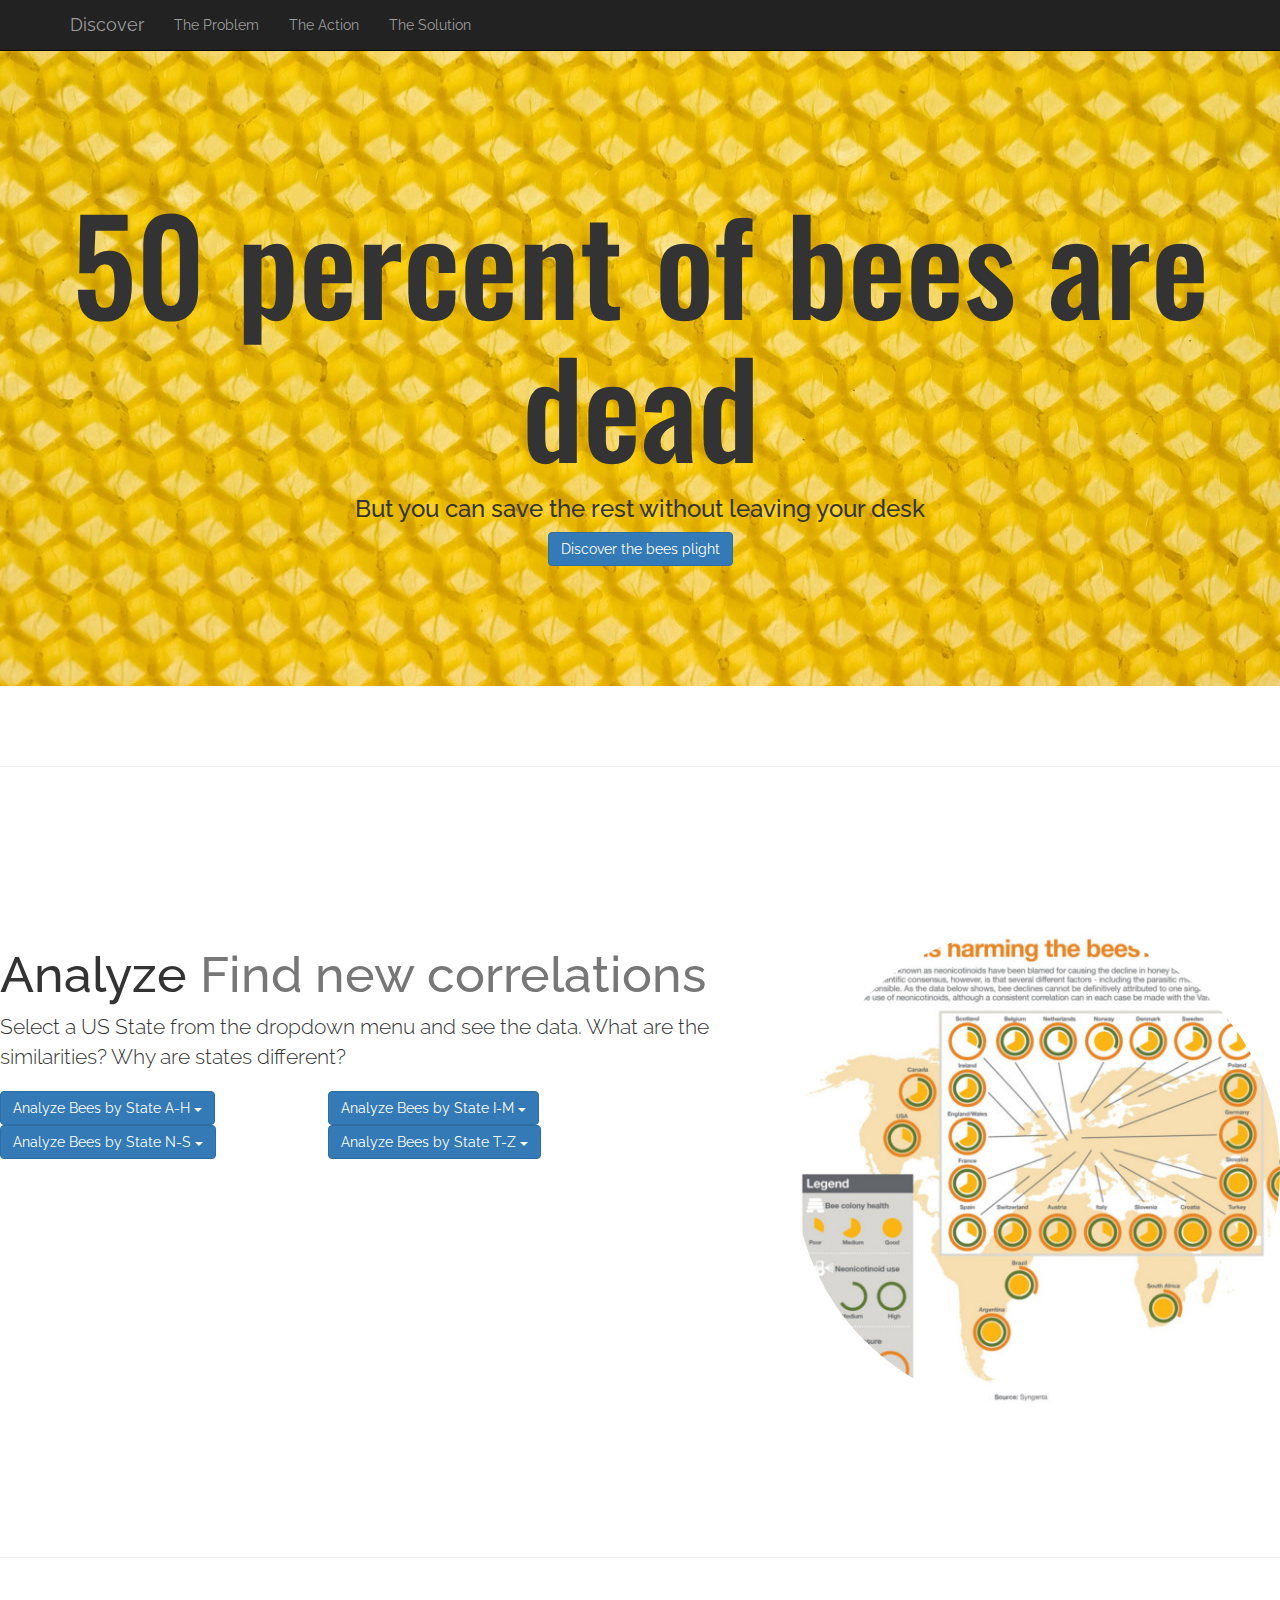
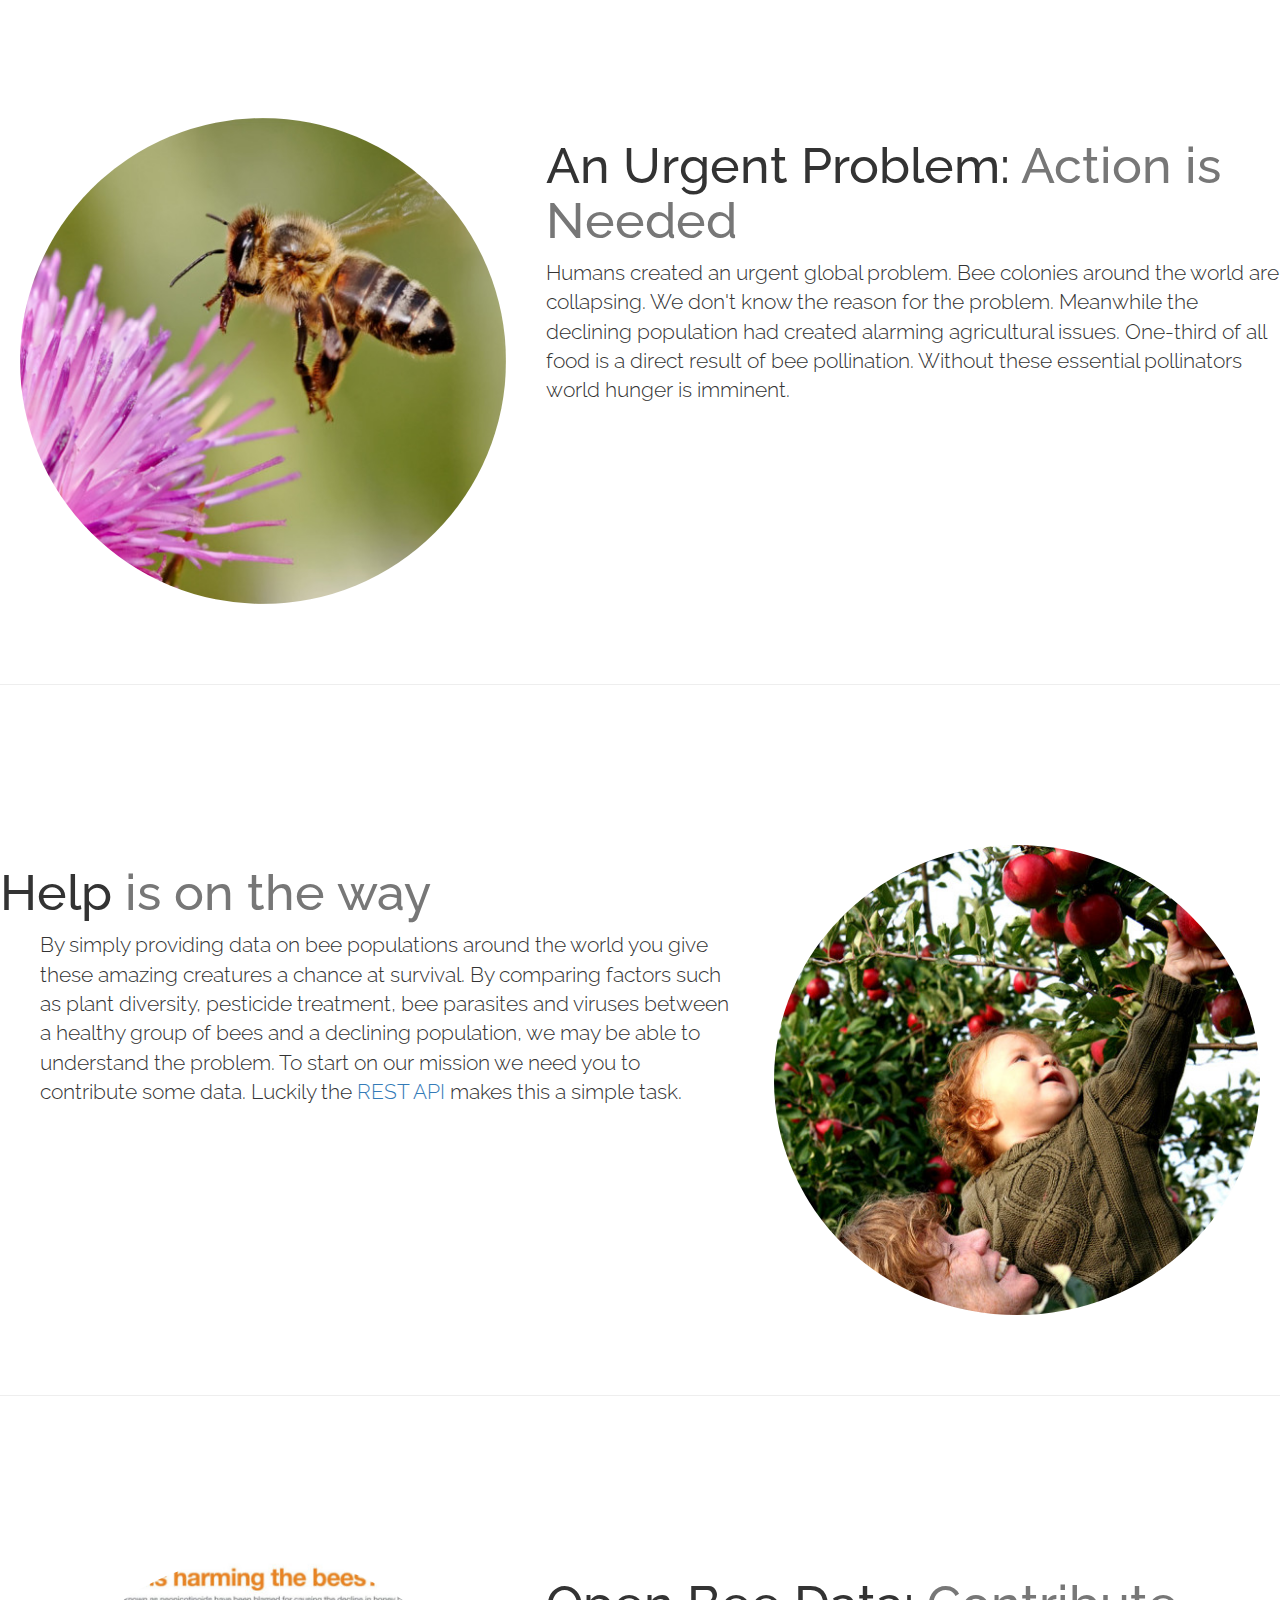
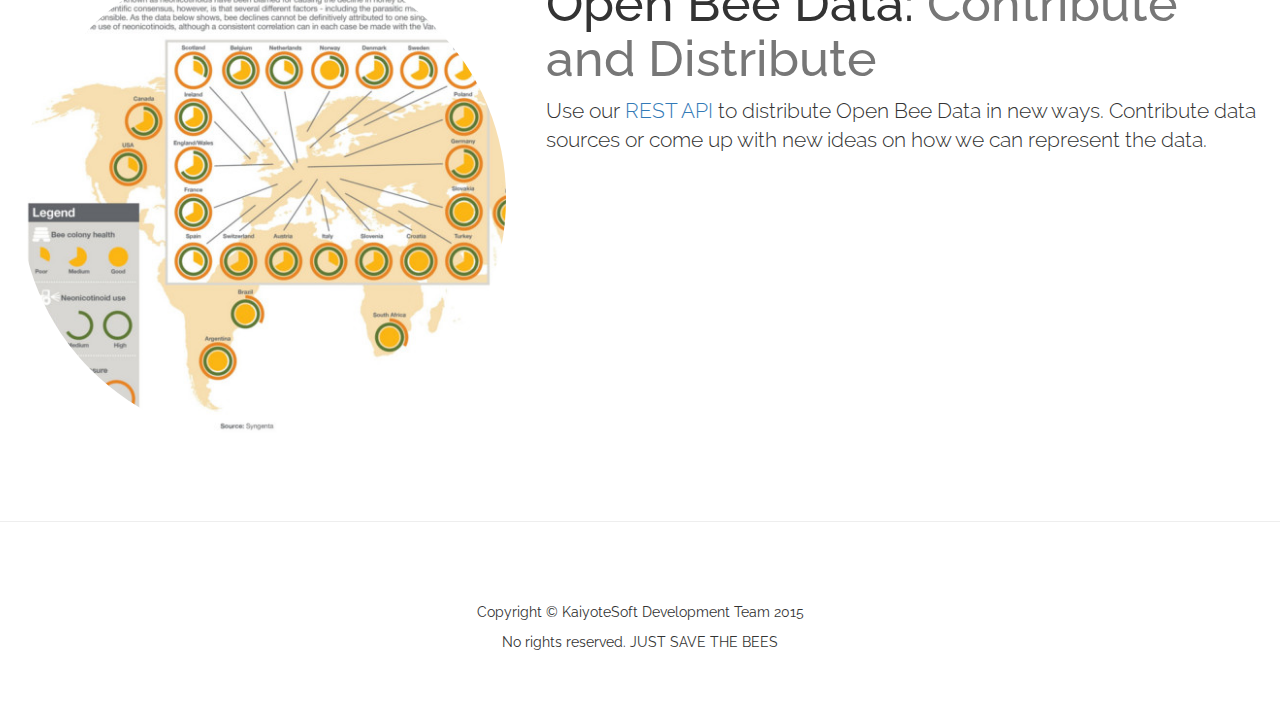
==== commit d722a3d8: "Changed inital button to allow internet explorer" ====
--- a/index.html
+++ b/index.html
@@ -82,10 +82,10 @@
                 <h3>But you can save the rest without leaving your desk</h3>
             </div>
 
-
-        <button type="button" class="btn btn-large btn-primary">
-        <a class="btn btn-large btn-info" href='#table'>Discover the bees plight</a>
-        </button>
+<!-- 
+        <button type="button" class="btn btn-large btn-primary"> -->
+        <a class="btn btn-large btn-primary" href='#table'>Discover the bees plight</a>
+<!--         </button> -->
 
         </div>
     </header>            
@@ -95,10 +95,10 @@
      <hr class="featurette-divider">
 
  <div class="featurette" id="table">
-               </br>
-            </br>
-            </br>
-            </br>
+               <br>
+            <br>
+            <br>
+            <br>
             <img class="featurette-image img-circle img-responsive pull-right" src="img/bee_decline.jpg">
             <h2 class="featurette-heading">Analyze
                 <span class="text-muted">Find new correlations</span>
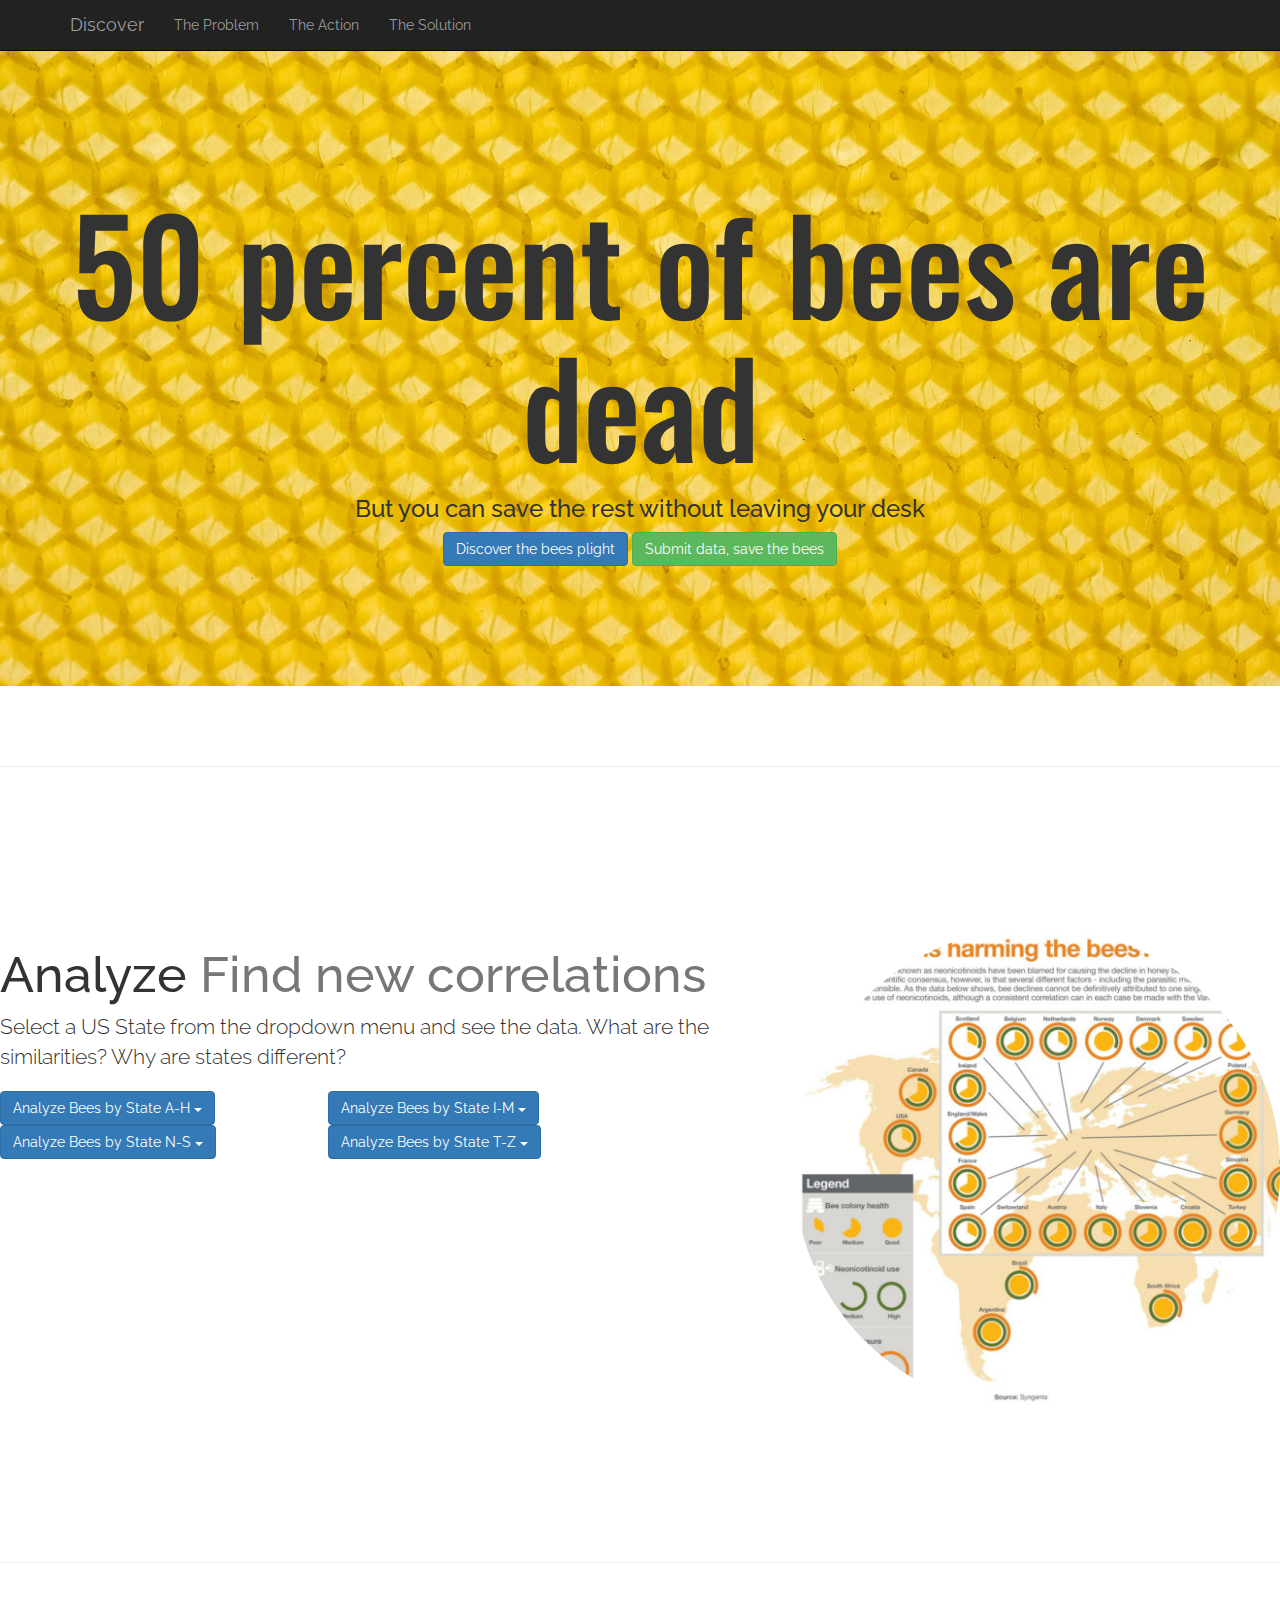
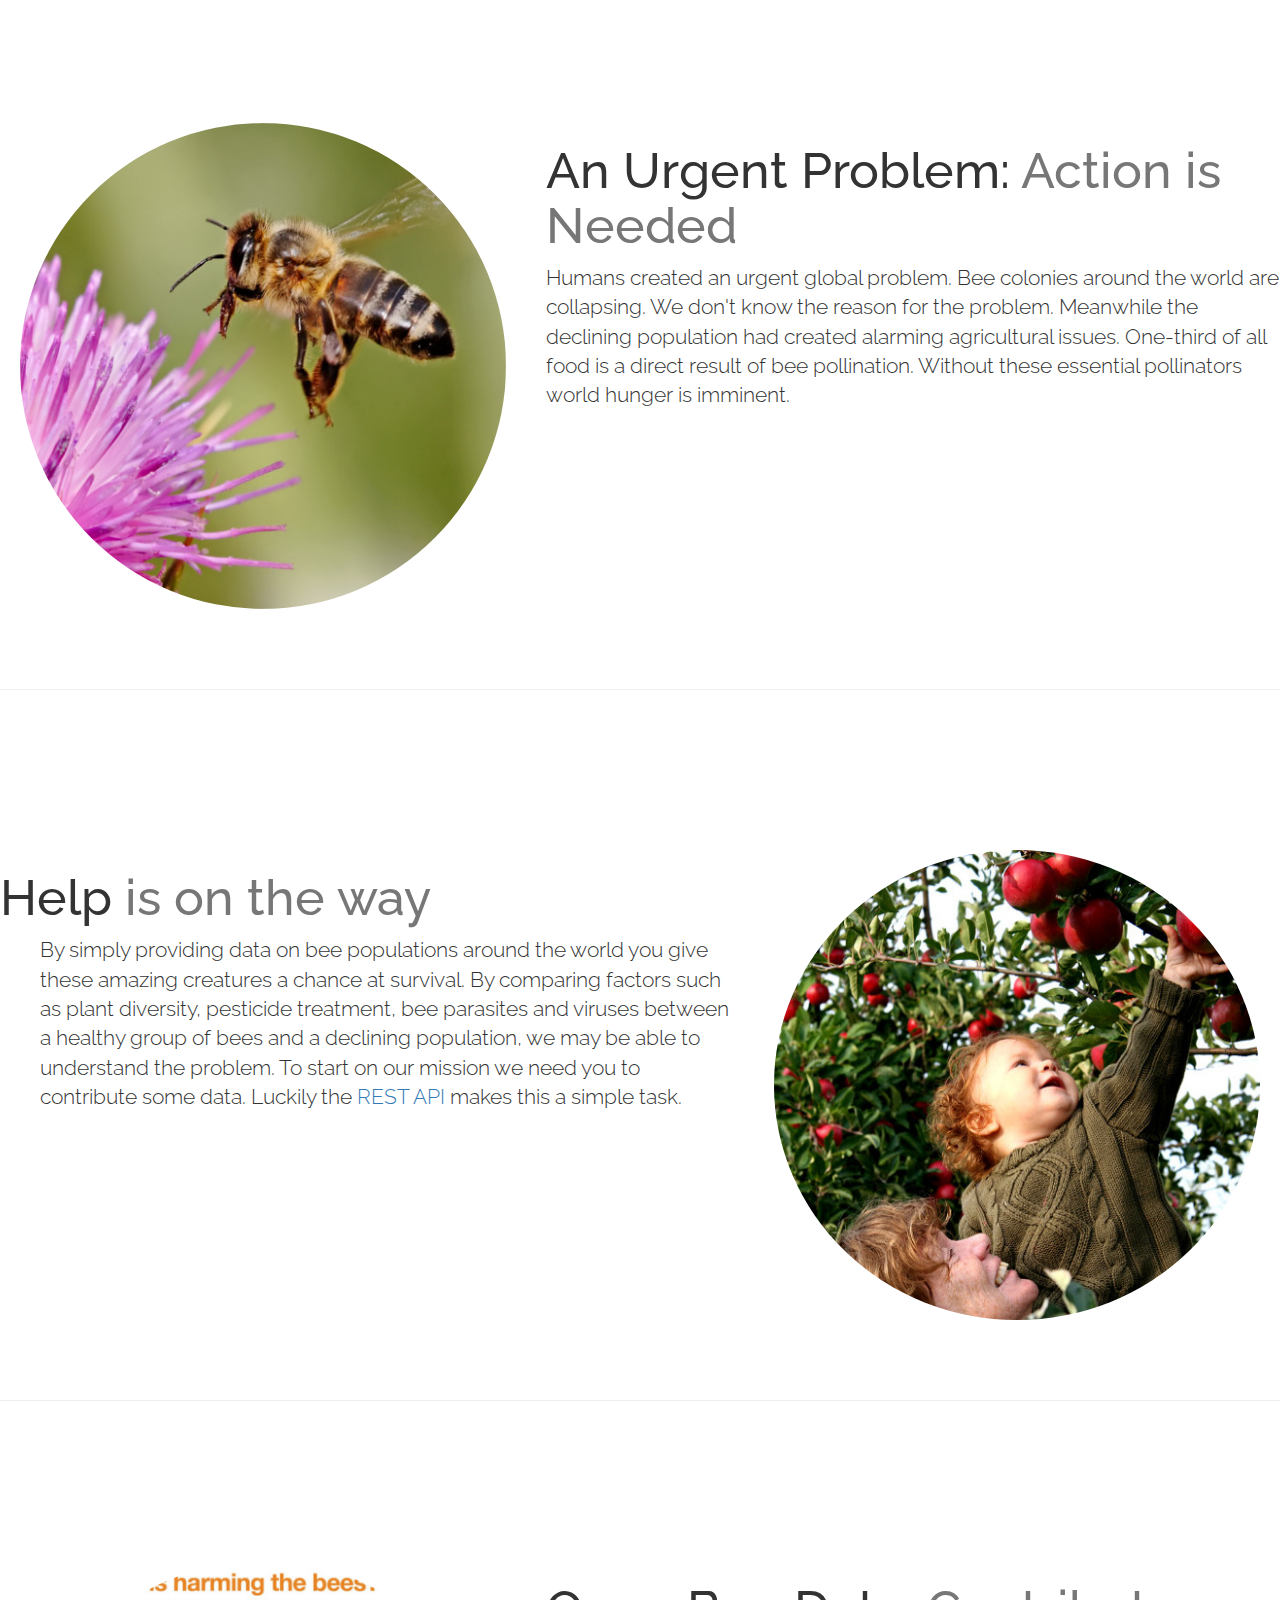
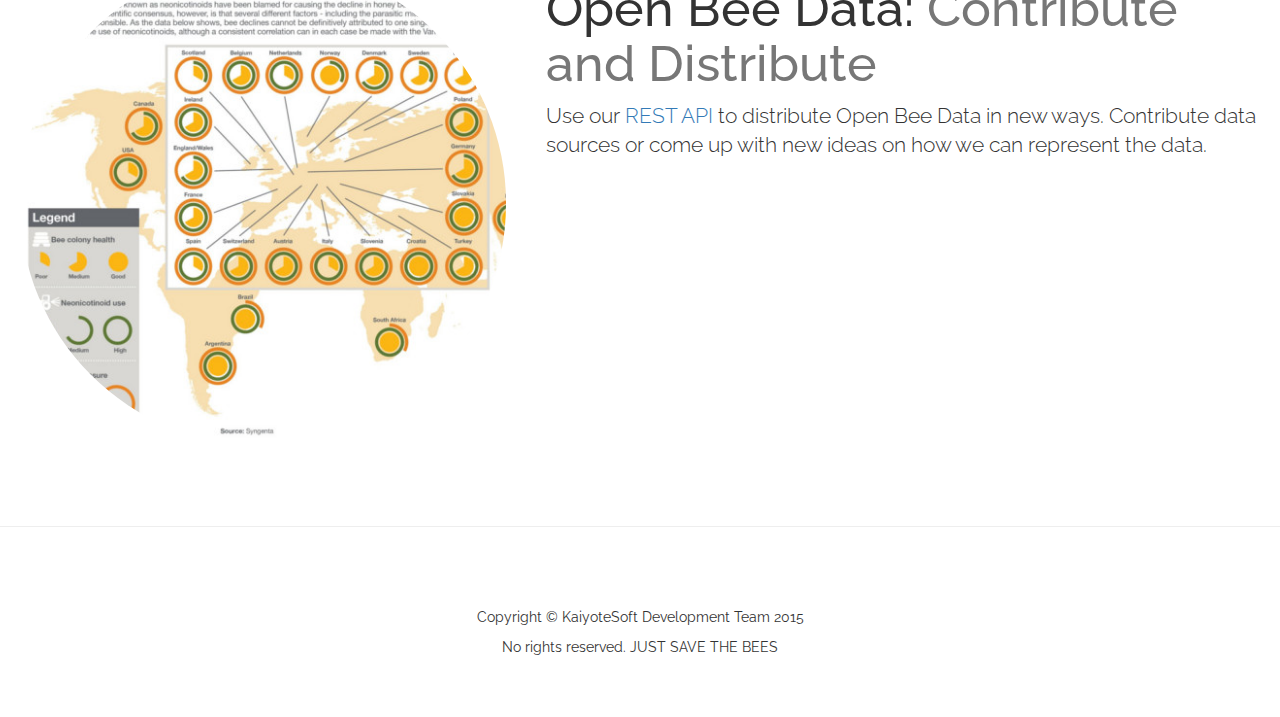
==== commit 76d2700b: "Added google forms" ====
--- a/index.html
+++ b/index.html
@@ -85,6 +85,9 @@
 <!-- 
         <button type="button" class="btn btn-large btn-primary"> -->
         <a class="btn btn-large btn-primary" href='#table'>Discover the bees plight</a>
+        <a class="btn btn-large btn-success" href='https://docs.google.com/forms/d/14xiPRCdjzwJDX1U_OQgj5Ifg-VaCskk-xXha8AvAgsQ/viewform?usp=send_form' target='_blank'>
+            Submit data, save the bees</a>
+
 <!--         </button> -->
 
         </div>
--- a/style.css
+++ b/style.css
@@ -41,8 +41,8 @@
 	margin-left: auto - 300;
 	margin-right: auto;
 	width: 800px;
-	margin-top: -150px;
-	margin-bottom: 155px;
+/*	margin-top: -150px;*/
+/*	margin-bottom: 155px;*/
 }
 
 .headerSpacingLeft {
--- a/style.css
+++ b/style.css
@@ -41,8 +41,8 @@
 	margin-left: auto - 300;
 	margin-right: auto;
 	width: 800px;
-	margin-top: -150px;
-	margin-bottom: 155px;
+/*	margin-top: -150px;*/
+/*	margin-bottom: 155px;*/
 }
 
 .headerSpacingLeft {
